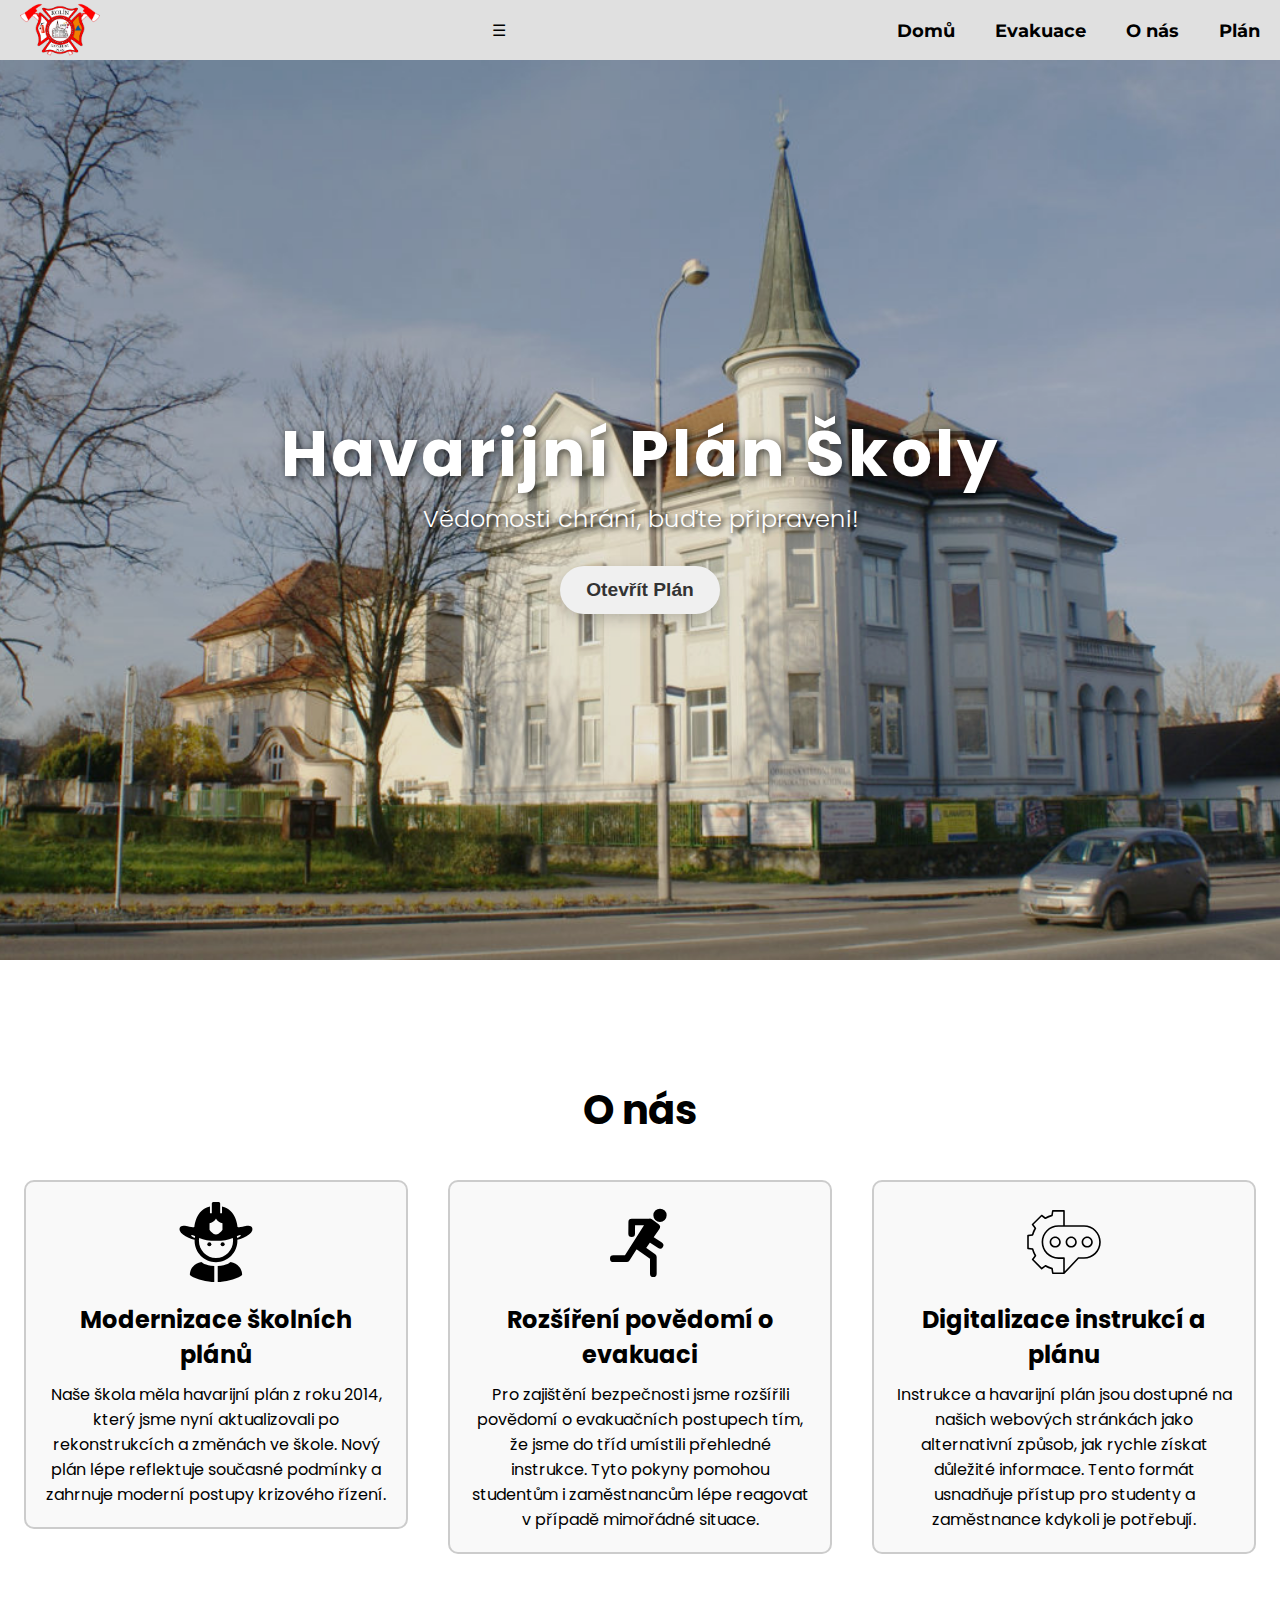
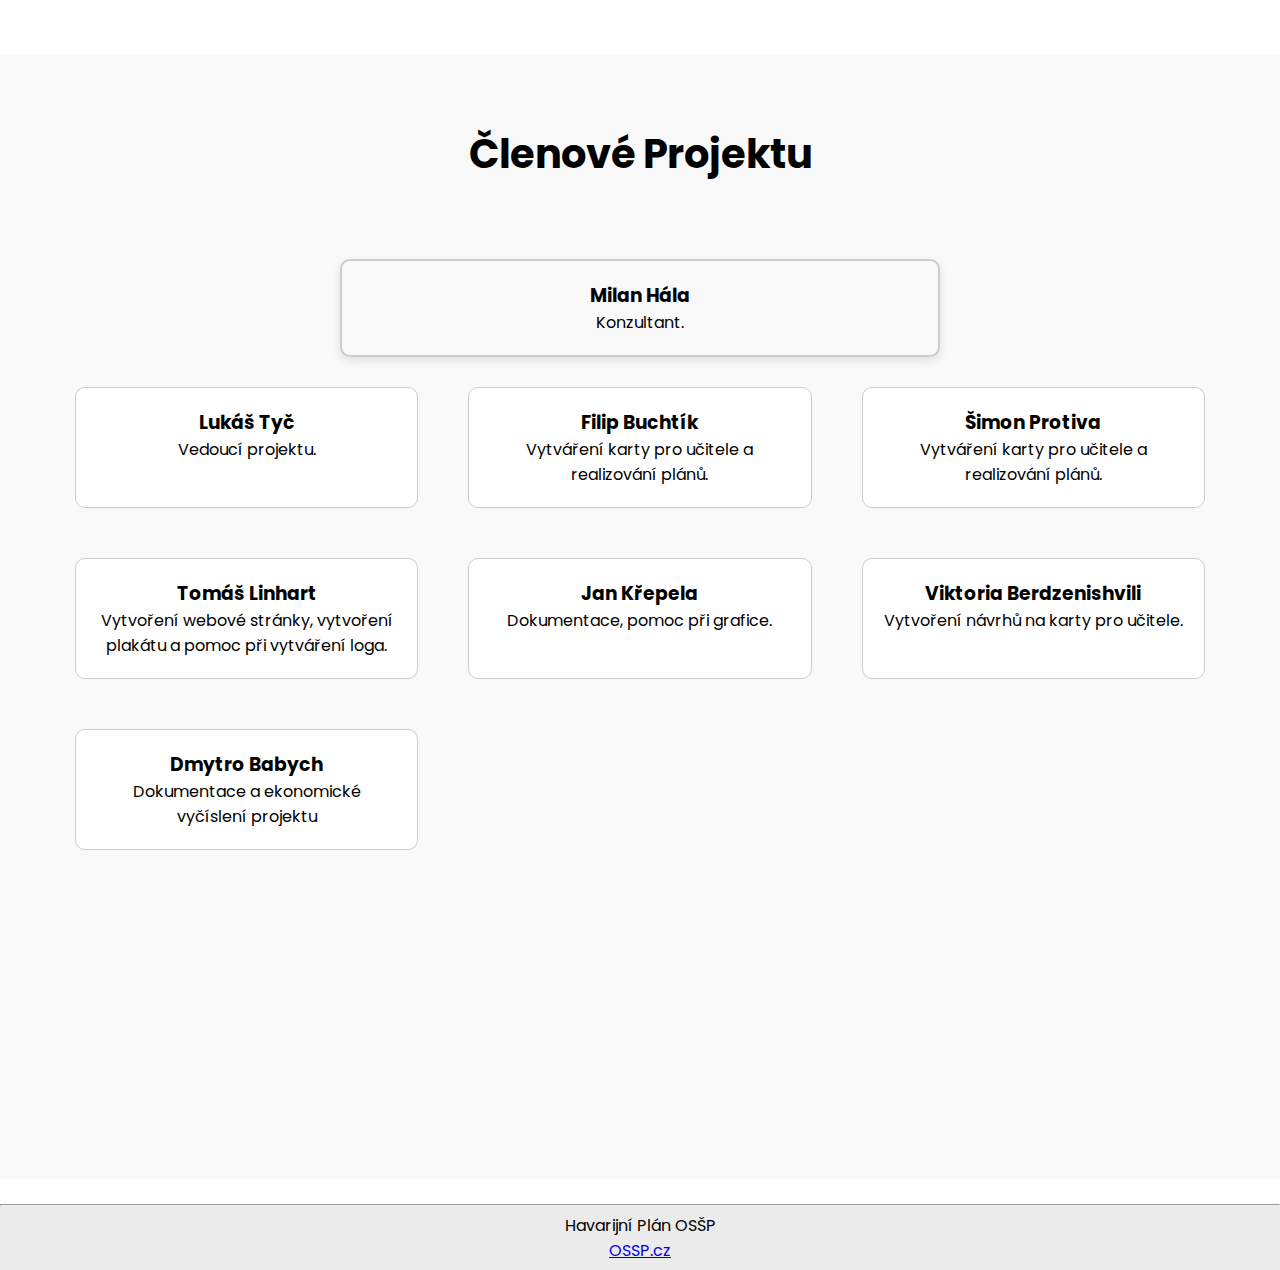
==== index.html @ c0993139 "projekt" ====
<!DOCTYPE html>
<html lang="cs">

<head>
    <meta charset="UTF-8">
    <meta name="viewport" content="width=device-width, initial-scale=1.0">
    <link href="https://fonts.googleapis.com/css2?family=Poppins:wght@400;700&display=swap" rel="stylesheet">
    <link href="https://fonts.googleapis.com/css2?family=Montserrat:wght@400;700&display=swap" rel="stylesheet">
    <link rel="icon" type="image/x-icon" href="img/iconicon.ico">
    <title>• Domov</title>
    <link rel="stylesheet" href="styles.css">
</head>

<body>
    <header>
        <img src="img/logo.webp" alt="Logo" class="logo" draggable="false">
        <div class="hamburger" id="hamburger">&#9776;</div>
        <nav id="nav-menu">
            <ul>
                <li><a href="index.html">Domů</a></li>
                <li><a href="evakuace.html">Evakuace</a></li>
                <li><a href="#onas">O nás</a></li>
                <li><a href="plan.html">Plán</a></li>
            </ul>
        </nav>
    </header>    

    <!-- Landing Section -->
    <section class="landing">
        <div class="content">
            <h1>Havarijní Plán Školy</h1>
            <p style="text-shadow: 2px 2px 5px rgba(0, 0, 0, 1);">Vědomosti chrání, buďte připraveni!</p>
            <button class="primary-button" onclick="location.href='plan.html';">Otevřít Plán</button>
        </div>
    </section><br><br><br><br>


    <!-- O nás Section -->
    <section id="onas">
        <h2>O nás</h2>
        <div class="bubble-section">
            <!-- Bubliny pro informace -->
            <div class="bubble">
                <img src="img/fighter.svg" alt="Ikona 1" draggable="false">
                <h3>Modernizace školních plánů</h3>
                <p>Naše škola měla havarijní plán z roku 2014, který jsme nyní aktualizovali po rekonstrukcích a změnách ve škole. 
                Nový plán lépe reflektuje současné podmínky a zahrnuje moderní postupy krizového řízení.</p>
            </div>
            <div class="bubble">
                <img src="img/run.svg" alt="Ikona 2" draggable="false">
                <h3>Rozšíření povědomí o evakuaci</h3>
                <p>Pro zajištění bezpečnosti jsme rozšířili povědomí o evakuačních postupech tím, že jsme do tříd umístili přehledné instrukce. 
                Tyto pokyny pomohou studentům i zaměstnancům lépe reagovat v případě mimořádné situace.</p>
            </div>
            <div class="bubble">
                <img src="img/dig.svg" alt="Ikona 3" draggable="false">
                <h3>Digitalizace instrukcí a plánu</h3>
                <p>Instrukce a havarijní plán jsou dostupné na našich webových stránkách jako alternativní způsob, jak rychle získat důležité informace. 
                Tento formát usnadňuje přístup pro studenty a zaměstnance kdykoli je potřebují.</p>
            </div>
        </div><br><br><br><br>

    <section id="members">
        <h2>Členové Projektu</h2>
        <div class="members-container">
            <div class="large-member-card">
                <h3>Milan Hála</h3>
                <p>Konzultant.</p>
            </div>
            <div class="members-grid">
                <div class="member-card">
                    <h3>Lukáš Tyč</h3>
                    <p>Vedoucí projektu.</p>
                </div>
                <div class="member-card">
                    <h3>Filip Buchtík</h3>
                    <p>Vytváření karty pro učitele a realizování plánů.</p>
                </div>
                <div class="member-card">
                    <h3>Šimon Protiva</h3>
                    <p>Vytváření karty pro učitele a realizování plánů.</p>
                </div>
                <div class="member-card">
                    <h3>Tomáš Linhart</h3>
                    <p>Vytvoření webové stránky, vytvoření plakátu a pomoc při vytváření loga.</p>
                </div>
                <div class="member-card">
                    <h3>Jan Křepela</h3>
                    <p>Dokumentace, pomoc při grafice.</p>
                </div>
                <div class="member-card">
                    <h3>Viktoria Berdzenishvili</h3>
                    <p>Vytvoření návrhů na karty pro učitele.</p>
                </div>
                <div class="member-card member-7">
                    <h3>Dmytro Babych</h3>
                    <p>Dokumentace a ekonomické vyčíslení projektu</p>
                </div>
            </div>
        </div>
    </section>
    <br>
    <footer>
        <hr>
        <div class="footer-content">
            <p>Havarijní Plán OSŠP</p>
            <a href="https://www.ossp.cz" target="_blank">OSSP.cz</a>
        </div>
    </footer>
    </section>
    </div>
</body>
</html>
---- styles.css ----
* {
    padding: 0;
    margin: 0;
    box-sizing: border-box;
}

body {
    font-family: "Poppins", sans-serif;
    height: 100vh;
    margin: 0;
}

html, body {
    height: 100%;
    scroll-behavior: smooth;
}

header {
    display: flex;
    font-family: 'Montserrat', sans-serif;
    justify-content: space-between;
    align-items: center;
    padding: 10px 20px;
    background-color: #e0e0e0;
    border-bottom: none;
    position: relative;
    width: 100%;
    cursor: pointer;
    top: 0;
    left: 0;
    z-index: 100;
    transition: background-color 0.3s, color 0.3s, text-shadow 0.3s, backdrop-filter 0.3s, border-bottom 0.3s;
    height: 60px;
}

header a {
    color: black; /* Barva textu */
    transition: color 0.3s, transform 0.3s;
}

header a:hover {
    transform: scale(1.1); 
    color: gray;
}

.logo {
    max-height: 5rem; 
    width: auto;
}

nav ul {
    list-style: none;
    display: flex;
    gap: 40px;
}

nav ul li a {
    text-decoration: none;
    color: black;
    font-weight: bold;
    font-size: 1.1rem;
}

/* Skrytí navigace na menších obrazovkách */
nav ul {
    list-style: none;
    display: flex;
    gap: 40px;
    transition: transform 0.3s ease-in-out;
}

.landing {
    height: 100vh;
    background: url('img/landing.jpg') no-repeat center center/cover;
    backdrop-filter: blur(8px);
    display: flex;
    justify-content: center;
    align-items: center;
    color: white;
    text-align: center;
}

.landing::before {
    content: "";
    position: absolute;
    top: 0;
    left: 0;
    width: 100%;
    height: 100%;
    background: rgba(0, 0, 0, 0.1);
    z-index: 1;
}

.landing .content {
    position: relative;
    z-index: 2;
}

.landing .content h1 {
    font-size: 4rem;
    font-weight: bold;
    text-shadow: 2px 2px 10px rgba(0, 0, 0, 0.7);
    letter-spacing: 3px;
}

.landing .content p {
    font-size: 1.5rem;
    font-weight: 300;
    margin-bottom: 30px;
    text-shadow: 1px 1px 10px rgba(0, 0, 0, 0.7);
}

.primary-button {
    padding: 13px 26px;
    font-size: 1.2rem;
    background-color: #f0f0f0;
    color: #333;
    font-weight: bold;
    border: none;
    cursor: pointer;
    border-radius: 50px;
    transition: background-color 0.3s, transform 0.3s;
    box-shadow: 0px 4px 15px rgba(0, 0, 0, 0.2);
}

.primary-button:hover {
    background-color: #e0e0e0;
    transform: scale(1.1);
}

#evakuace {
    padding: 50px 20px;
    background-color: #f4f4f4;
}

#evakuace h2 {
    text-align: center;
    margin-bottom: 20px;
    font-size: 2.5rem;
}

.points {
    list-style: none;
    font-size: 1.15rem;
    padding: 0;
    text-align: left;
    margin-left: 10rem; 
}

.points li {
    font-size: 1.2rem;
}

#onas {
    background-color: #ffffff;
    min-height: 130vh;
}

#onas h2 {
    text-align: center;
    margin-bottom: 40px;
    font-size: 2.5rem;
}

.bubble-section {
    display: flex;
    justify-content: center; /* Centrování bublin */
    align-items: flex-start; /* Zarovnání bublin na začátek (horní část) */
    flex-wrap: wrap; /* Přizpůsobení pro mobil */
    gap: 40px;
}

.bubble {
    text-align: center;
    width: 30%;
    min-height: 250px; /* Udržení stejné výšky */
    display: flex; /* Zajištění, že obsah bubliny se zarovná */
    flex-direction: column; /* Zarovnání textu na střed */
    justify-content: center; /* Vertikální zarovnání obsahu */
    padding: 20px; /* Odsazení uvnitř bubliny */
    background-color: #f9f9f9; /* Pozadí bubliny */
    border: 2px solid #ccc; /* Rámeček bubliny */
    border-radius: 10px; /* Zaoblení rohů */
}

.bubble img {
    width: 80px; /* Šířka obrázku */
    margin: 0 auto 20px; /* Uložení obrázku do středu */
    display: block; /* Zajištění, že obrázek je blokový prvek */
    align-self: center; /* Zarovnání obrázku na střed */
}

.bubble h3 {
    margin-bottom: 10px;
    font-size: 1.5rem;
    flex-grow: 1; /* Umožnění nadpisu růst a zabírat prostor */
}


#members {
    min-height: 125vh;
    display: flex;
    flex-direction: column;
    align-items: center;
    justify-content: flex-start;
    background-color: #f9f9f9;
    padding-top: 50px;
}

h2 {
    margin: 20px 0;
    font-size: 2em;
    text-align: center; /* Centrování nadpisů */
}

.members-container {
    display: flex;
    flex-direction: column;
    align-items: center; /* Uložení hlavní karty na střed */
    width: 100%;
    max-width: 1200px;
    padding: 35px;
}

.large-member-card {
    display: flex;
    flex-direction: column;
    align-items: center; /* Uložení obsahu na střed */
    text-align: center; /* Uložení textu na střed */
    padding: 20px;
    margin-bottom: 30px; /* Mezera mezi větší kartou a ostatními kartami */
    border: 2px solid #ccc; /* Rámeček */
    border-radius: 10px; /* Zaoblení rohů */
    background-color: #f9f9f9; /* Pozadí */
    width: 80%; /* Šířka větší karty */
    max-width: 600px; /* Maximální šířka */
    box-shadow: 0 4px 10px rgba(0, 0, 0, 0.1); /* Stín */
}

.members-grid {
    display: grid;
    grid-template-columns: repeat(3, 1fr); /* Tři sloupce pro členy */
    gap: 50px;
    width: 100%;
}

/* Styl pro členy */
.member-card {
    display: flex;
    flex-direction: column;
    align-items: center;
    text-align: center;
    padding: 20px;
    border: 1px solid #ccc;
    border-radius: 10px;
    background-color: white;
}

.member-card.member-7 {
    display: flex;
    align-items: center;
    text-align: center;
}

.wrapper {
    min-height: 100vh;
    position: relative;
}

footer {
    background-color: #e4e4e4be;
    color: black;
    text-align: center;
    width: 100%;
    position: relative; /* Zajištění, že footer je součástí toku stránky */
    bottom: 0;
    left: 0;
    margin-top: auto; /* Ujistěte se, že footer končí na konci obsahu */
}

.footer-content {
    padding: 7px;
}

.footer-content a {
    font-size: 1rem;
}

@media (max-width: 1200px) {
    .members-grid {
        grid-template-columns: 1fr; /* Jeden sloupec pro mobilní zařízení */
        gap: 20px; /* Méně mezery mezi kartami na mobilu */
    }

    .bubble {
        width: 45%; 
    }

    .landing .content h1 {
        font-size: 3rem; 
    }

    .landing .content p {
        font-size: 1.2rem; 
    }

    .bubble-section {
        flex-direction: column; /* Uložení prvků pod sebe */
        align-items: center; /* Uložení na střed */
    }
}

@media (max-width: 768px) {
    nav ul {
        flex-direction: column;
        gap: 20px; 
    }

    .bubble {
        width: 80%; 
    }

    .members-grid {
        grid-template-columns: 1fr; /* Jeden sloupec pro mobilní zařízení */
        gap: 20px; /* Méně mezery mezi kartami na mobilu */
    }

    .landing .content h1 {
        font-size: 2.5rem; 
    }

    .landing .content p {
        font-size: 1rem; 
    }

    #onas {
        padding: 50px 20px; /* Snížení paddingu pro mobilní zařízení */
    }

    .bubble-section {
        flex-direction: column; /* Uložení prvků pod sebe */
        align-items: center; /* Uložení na střed */
    }

    #onas h2 {
        font-size: 2rem; /* Zmenšení nadpisu v sekci O nás */
    }

    .bubble {
        width: 100%; /* Bubliny zabírají 100% šířku */
    }
}
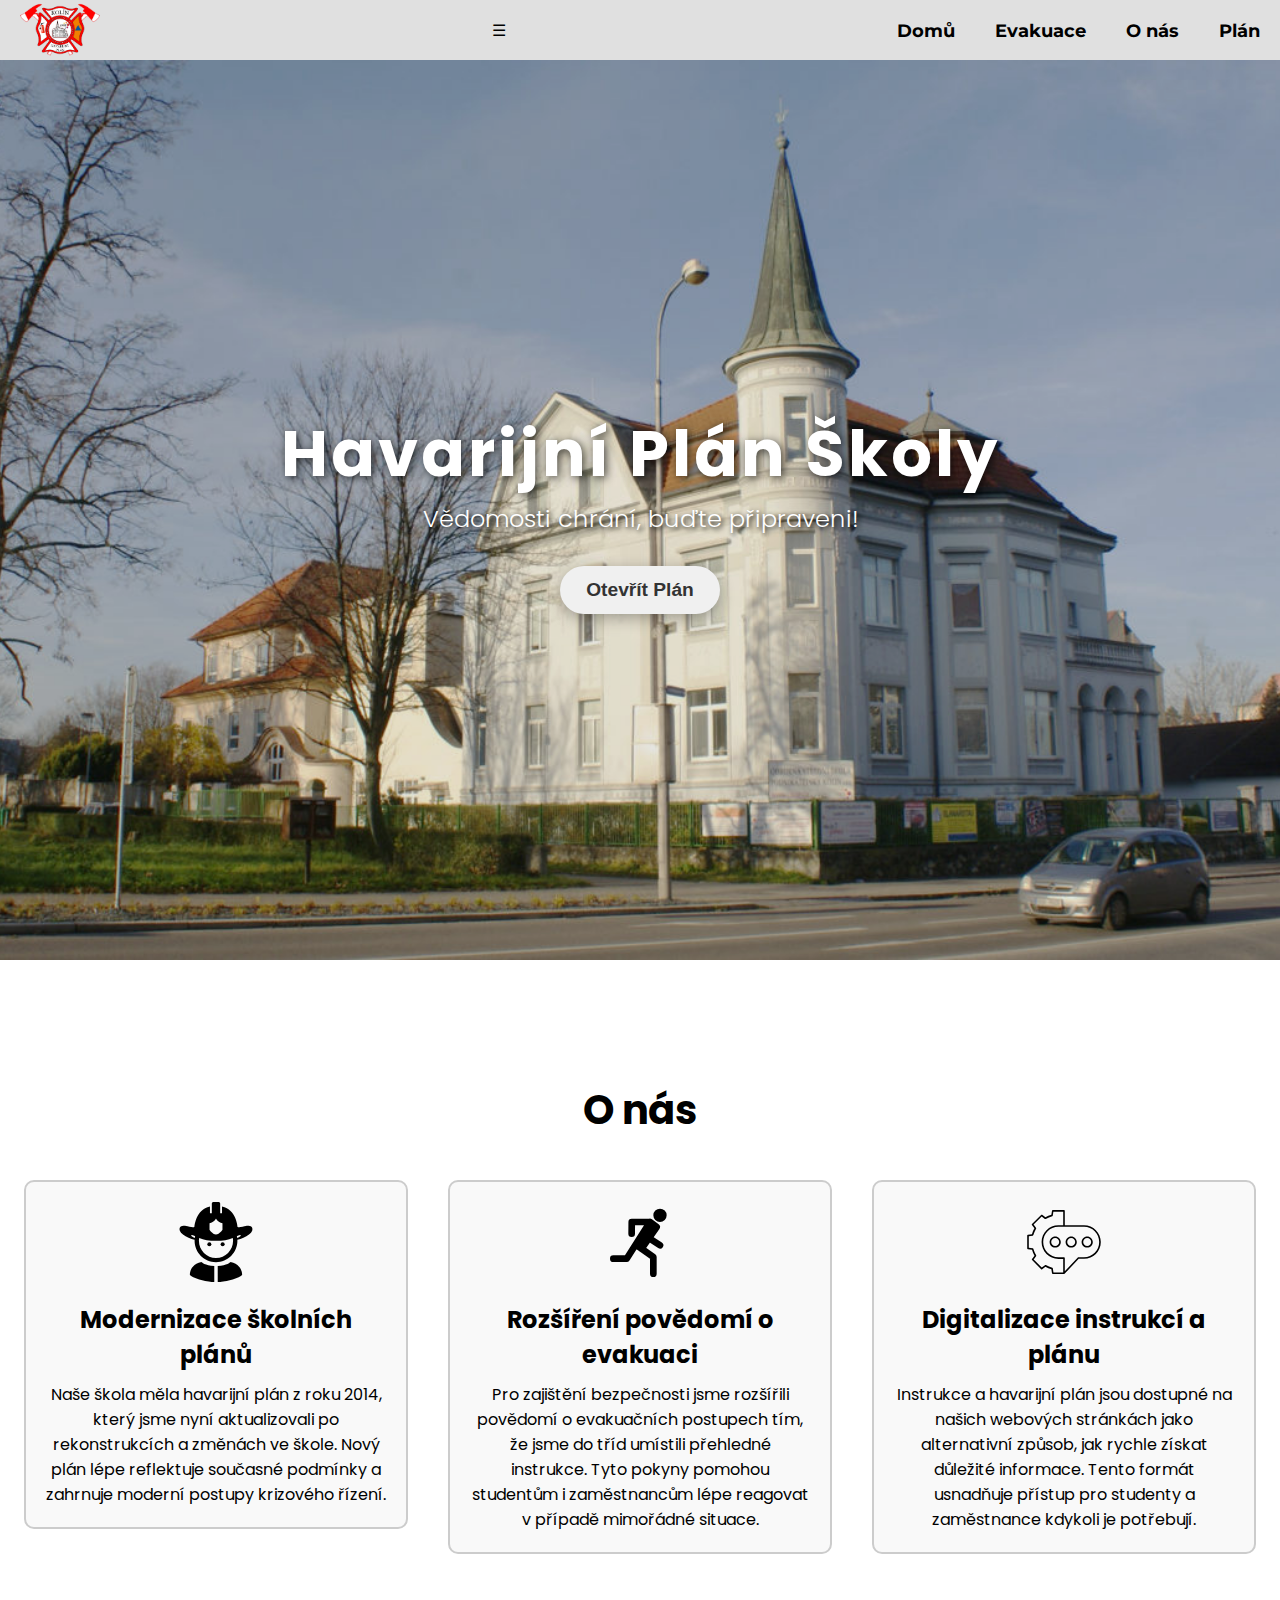
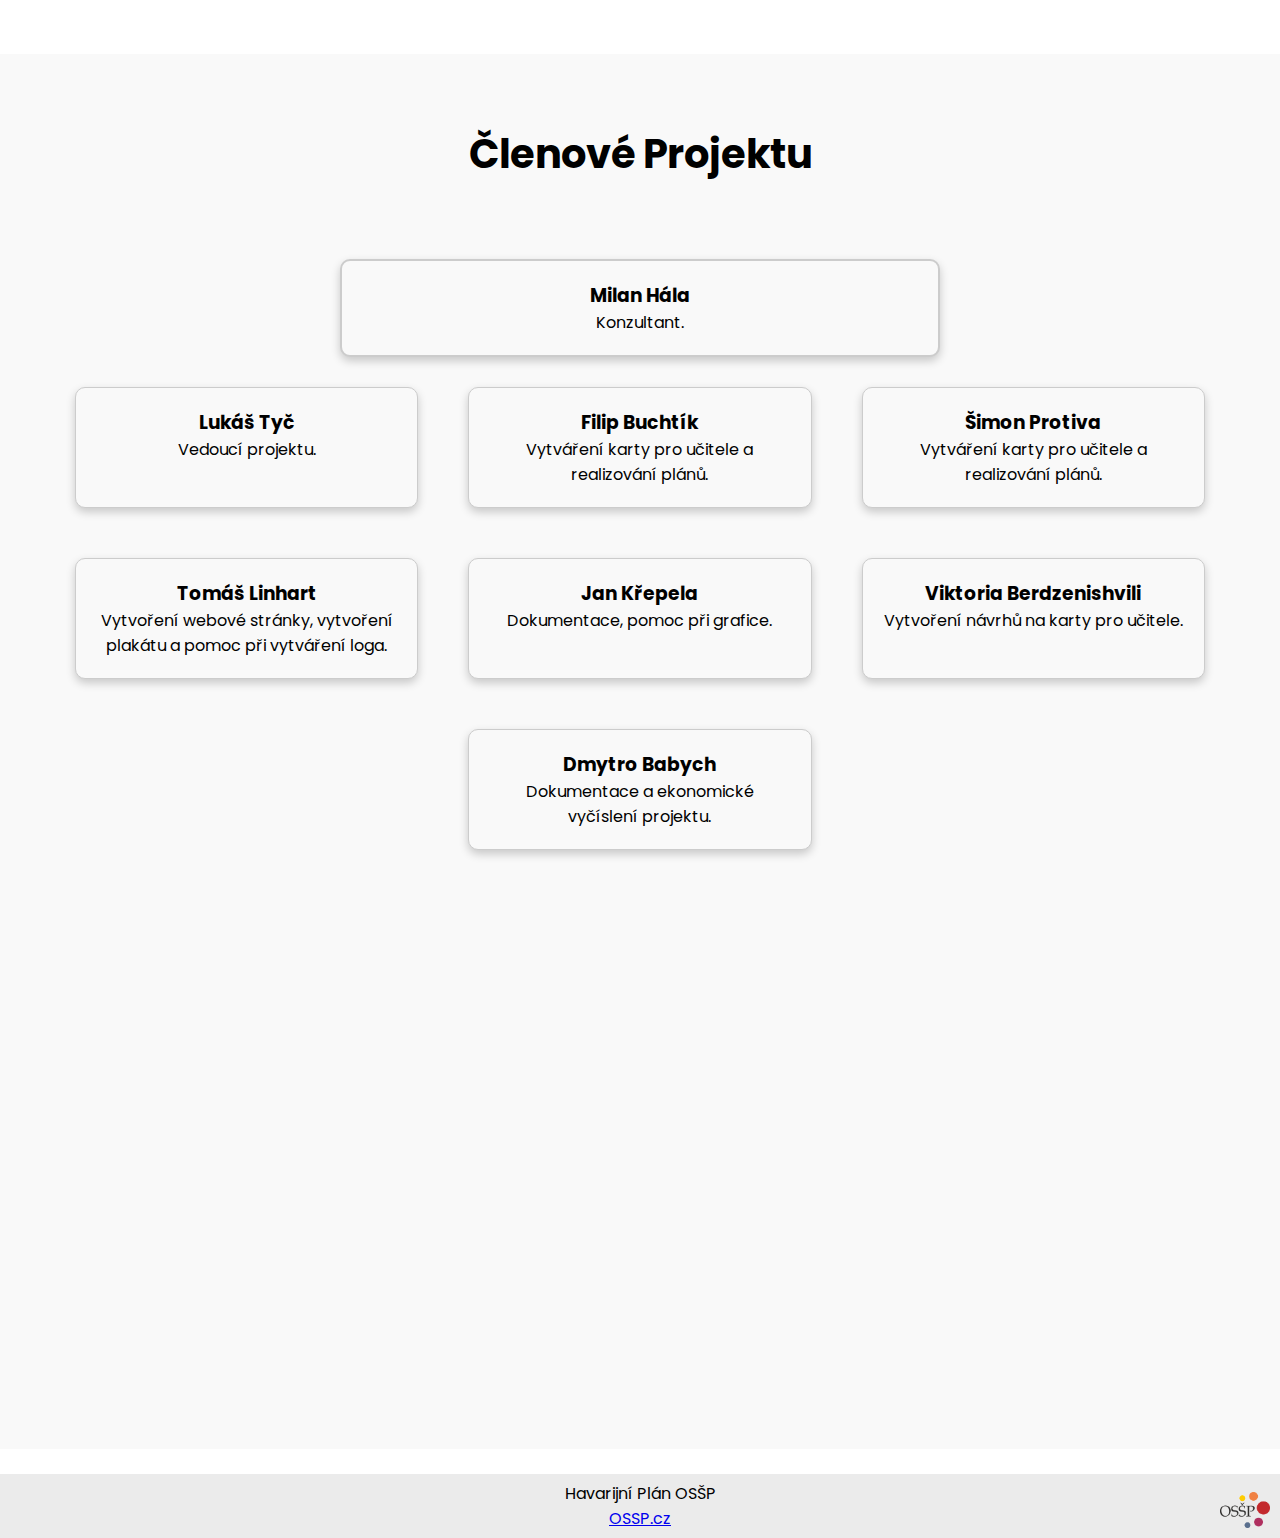
==== commit 2eb5d523: "projekt" ====
--- a/index.html
+++ b/index.html
@@ -94,17 +94,17 @@
                 </div>
                 <div class="member-card member-7">
                     <h3>Dmytro Babych</h3>
-                    <p>Dokumentace a ekonomické vyčíslení projektu</p>
+                    <p>Dokumentace a ekonomické vyčíslení projektu.</p>
                 </div>
             </div>
         </div>
     </section>
     <br>
     <footer>
-        <hr>
         <div class="footer-content">
             <p>Havarijní Plán OSŠP</p>
             <a href="https://www.ossp.cz" target="_blank">OSSP.cz</a>
+            <img src="img/ossp.webp" alt="OSSP" class="footer-logo" draggable="false">
         </div>
     </footer>
     </section>
--- a/styles.css
+++ b/styles.css
@@ -72,7 +72,7 @@
 .landing {
     height: 100vh;
     background: url('img/landing.jpg') no-repeat center center/cover;
-    backdrop-filter: blur(8px);
+    backdrop-filter: blur(90px);
     display: flex;
     justify-content: center;
     align-items: center;
@@ -119,41 +119,19 @@
     border: none;
     cursor: pointer;
     border-radius: 50px;
-    transition: background-color 0.3s, transform 0.3s;
-    box-shadow: 0px 4px 15px rgba(0, 0, 0, 0.2);
+    transition: background-color 0.3s, transform 0.3s, box-shadow 0.3s ease-in-out;
+    box-shadow: 0px 4px 15px rgba(0, 0, 0, 0.3);
 }
 
 .primary-button:hover {
     background-color: #e0e0e0;
     transform: scale(1.1);
-}
-
-#evakuace {
-    padding: 50px 20px;
-    background-color: #f4f4f4;
-}
-
-#evakuace h2 {
-    text-align: center;
-    margin-bottom: 20px;
-    font-size: 2.5rem;
-}
-
-.points {
-    list-style: none;
-    font-size: 1.15rem;
-    padding: 0;
-    text-align: left;
-    margin-left: 10rem; 
-}
-
-.points li {
-    font-size: 1.2rem;
+    box-shadow: 0px 6px 15px rgba(0, 0, 0, 0.4);
 }
 
 #onas {
     background-color: #ffffff;
-    min-height: 130vh;
+    min-height: 150vh;
 }
 
 #onas h2 {
@@ -196,9 +174,8 @@
     flex-grow: 1; /* Umožnění nadpisu růst a zabírat prostor */
 }
 
-
 #members {
-    min-height: 125vh;
+    min-height: 155vh;
     display: flex;
     flex-direction: column;
     align-items: center;
@@ -234,7 +211,7 @@
     background-color: #f9f9f9; /* Pozadí */
     width: 80%; /* Šířka větší karty */
     max-width: 600px; /* Maximální šířka */
-    box-shadow: 0 4px 10px rgba(0, 0, 0, 0.1); /* Stín */
+    box-shadow: 0 4px 10px rgba(0, 0, 0, 0.2);
 }
 
 .members-grid {
@@ -253,18 +230,34 @@
     padding: 20px;
     border: 1px solid #ccc;
     border-radius: 10px;
-    background-color: white;
+    background-color: #f9f9f9;
+    box-shadow: 0 4px 10px rgba(0, 0, 0, 0.2);
 }
 
 .member-card.member-7 {
-    display: flex;
-    align-items: center;
-    text-align: center;
+    grid-column: 2 / 3; /* Umístí člena 7 do středu */
+    justify-self: center; /* Zajistí, že bude karta uprostřed */
+    align-self: center; /* Svislé zarovnání na střed */
+    display: flex;
+    flex-direction: column;
+    text-align: center;
+    padding: 20px;
+    border: 1px solid #ccc; /* Přidání ohraničení */
+    border-radius: 10px;
+    background-color:#f9f9f9;
 }
 
 .wrapper {
     min-height: 100vh;
     position: relative;
+}
+
+.footer-logo {
+    position: absolute;
+    bottom: 10px; /* Umístění 10px od spodního okraje */
+    right: 10px; /* Umístění 10px od pravého okraje */
+    width: 50px; /* Nastavení velikosti obrázku */
+    height: auto; /* Udržení poměru stran */
 }
 
 footer {
@@ -289,7 +282,13 @@
 @media (max-width: 1200px) {
     .members-grid {
         grid-template-columns: 1fr; /* Jeden sloupec pro mobilní zařízení */
-        gap: 20px; /* Méně mezery mezi kartami na mobilu */
+        gap: 35px;
+        width: 70%;
+    }
+
+    .member-card.member-7 {
+        grid-column: auto; /* Zrušení umístění člena 7 do specifického sloupce */
+        width: 100%;
     }
 
     .bubble {
@@ -306,7 +305,7 @@
 
     .bubble-section {
         flex-direction: column; /* Uložení prvků pod sebe */
-        align-items: center; /* Uložení na střed */
+        align-items: center;
     }
 }
 
@@ -322,7 +321,13 @@
 
     .members-grid {
         grid-template-columns: 1fr; /* Jeden sloupec pro mobilní zařízení */
-        gap: 20px; /* Méně mezery mezi kartami na mobilu */
+        gap: 20px;
+        width: 90%;
+    }
+
+    .member-card.member-7 {
+        grid-column: auto; /* Zajištění, že se karta na mobilních zařízeních umístí normálně */
+        width: 100%;
     }
 
     .landing .content h1 {
@@ -334,19 +339,19 @@
     }
 
     #onas {
-        padding: 50px 20px; /* Snížení paddingu pro mobilní zařízení */
+        padding: 50px 20px;
     }
 
     .bubble-section {
-        flex-direction: column; /* Uložení prvků pod sebe */
-        align-items: center; /* Uložení na střed */
+        flex-direction: column;
+        align-items: center;
     }
 
     #onas h2 {
-        font-size: 2rem; /* Zmenšení nadpisu v sekci O nás */
+        font-size: 2rem;
     }
 
     .bubble {
-        width: 100%; /* Bubliny zabírají 100% šířku */
-    }
-}
+        width: 100%; 
+    }
+}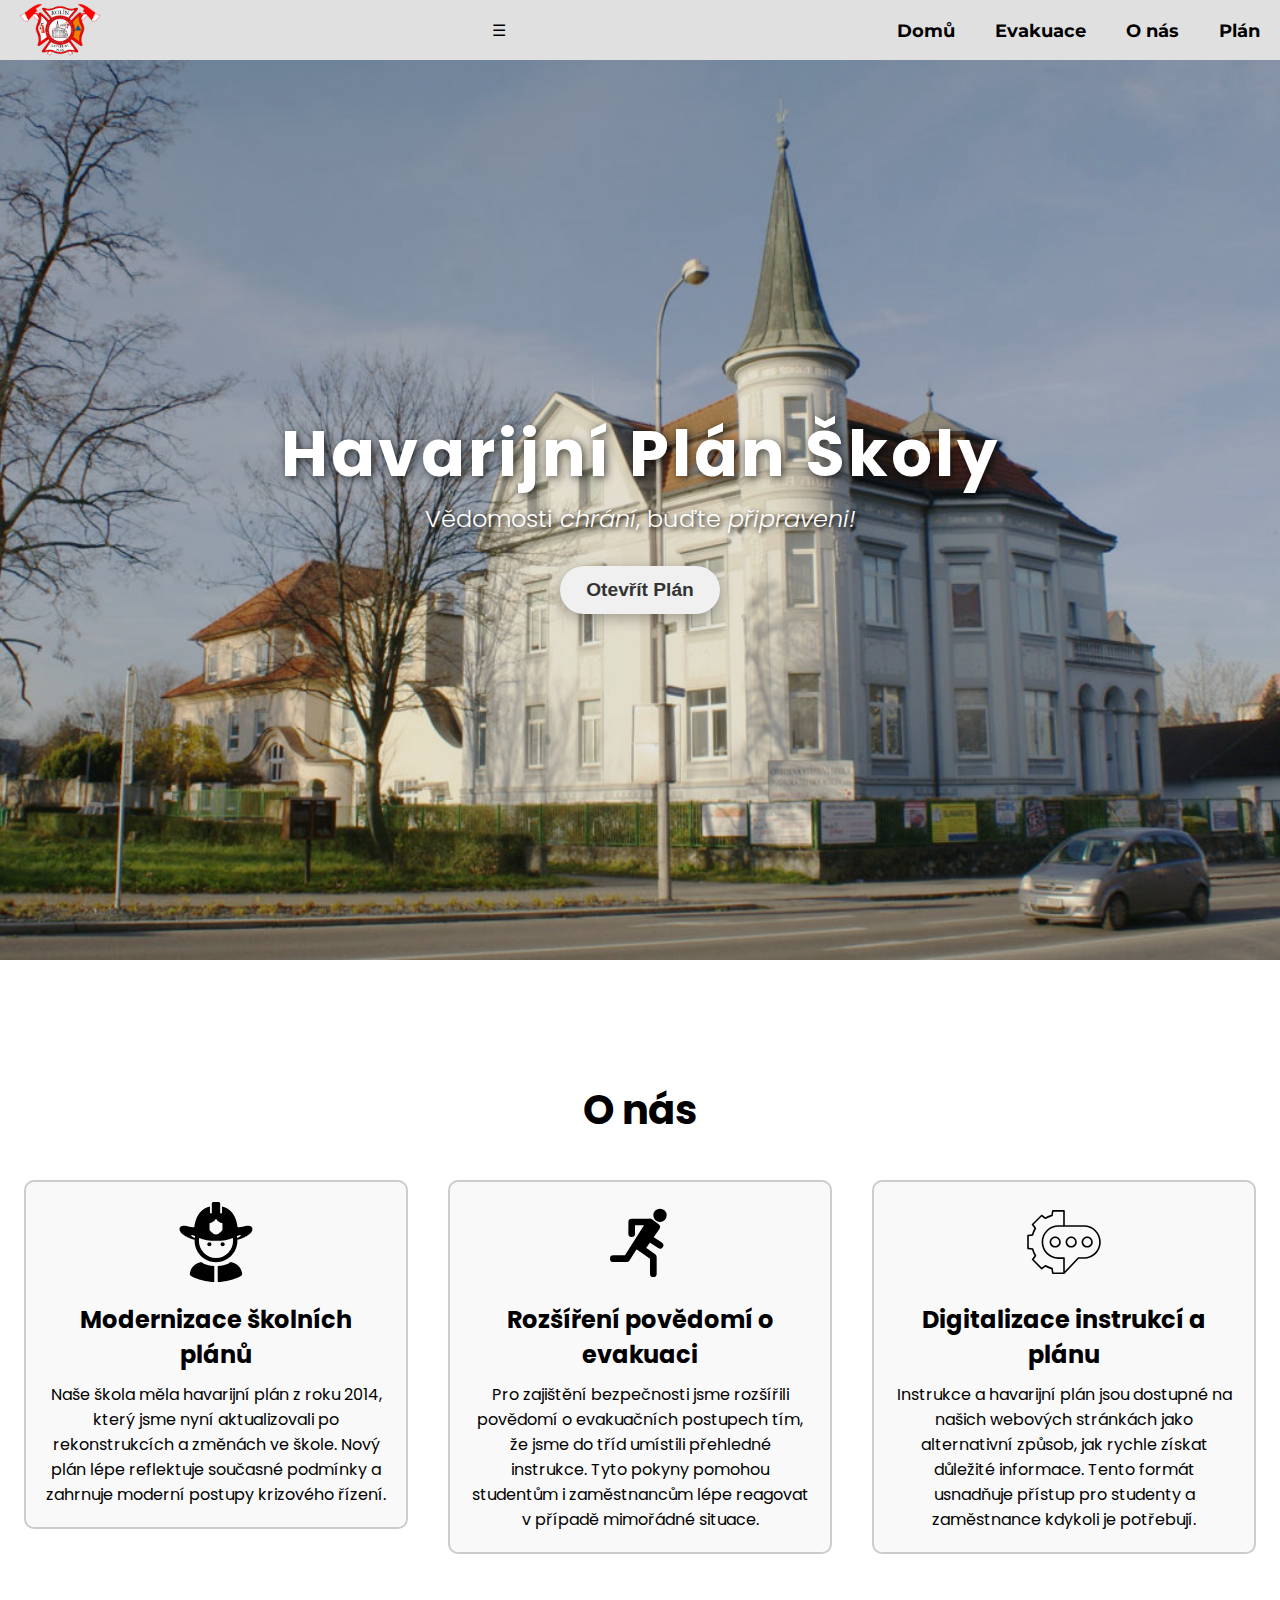
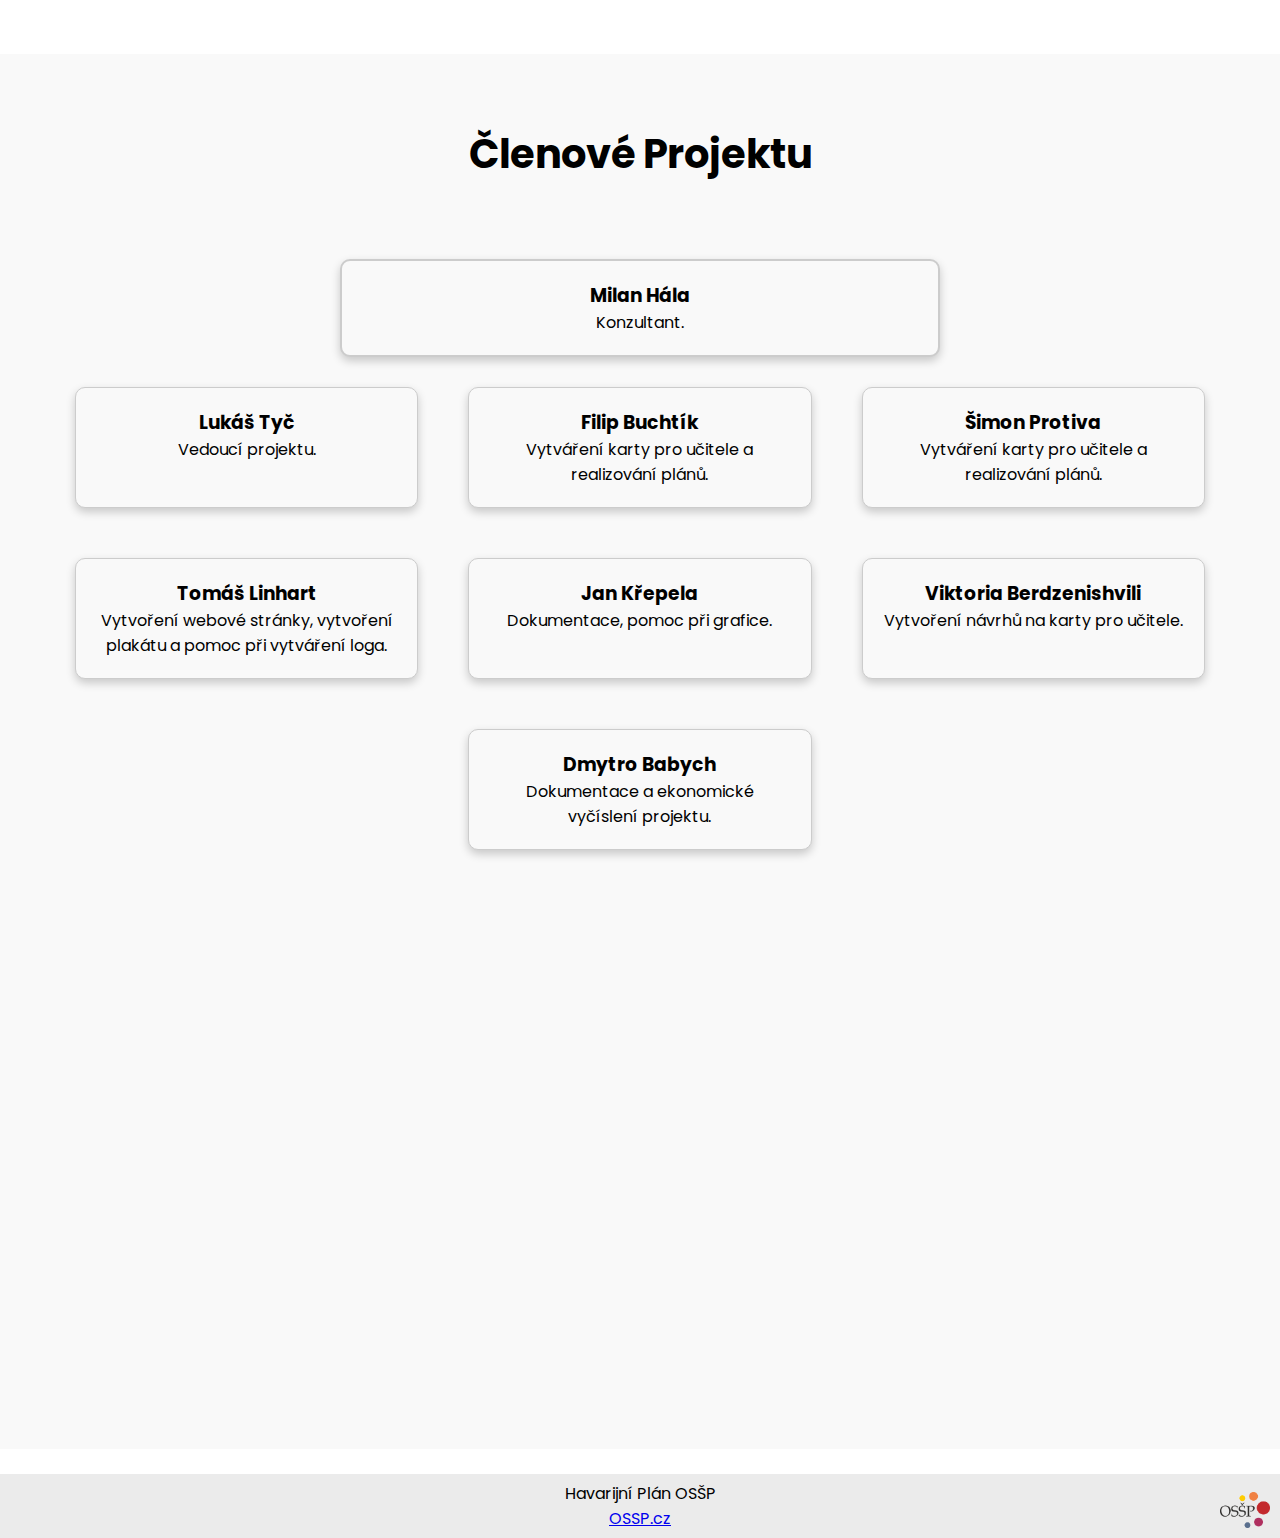
==== commit d21c7672: "projekt" ====
--- a/index.html
+++ b/index.html
@@ -29,7 +29,7 @@
     <section class="landing">
         <div class="content">
             <h1>Havarijní Plán Školy</h1>
-            <p style="text-shadow: 2px 2px 5px rgba(0, 0, 0, 1);">Vědomosti chrání, buďte připraveni!</p>
+            <p style="text-shadow: 2px 2px 5px rgba(0, 0, 0, 1);">Vědomosti <em>chrání</em>, buďte <em>připraveni!</em></p>
             <button class="primary-button" onclick="location.href='plan.html';">Otevřít Plán</button>
         </div>
     </section><br><br><br><br>
--- a/styles.css
+++ b/styles.css
@@ -151,14 +151,19 @@
 .bubble {
     text-align: center;
     width: 30%;
-    min-height: 250px; /* Udržení stejné výšky */
-    display: flex; /* Zajištění, že obsah bubliny se zarovná */
-    flex-direction: column; /* Zarovnání textu na střed */
-    justify-content: center; /* Vertikální zarovnání obsahu */
-    padding: 20px; /* Odsazení uvnitř bubliny */
-    background-color: #f9f9f9; /* Pozadí bubliny */
-    border: 2px solid #ccc; /* Rámeček bubliny */
-    border-radius: 10px; /* Zaoblení rohů */
+    min-height: 250px; 
+    display: flex; 
+    flex-direction: column; 
+    justify-content: center; 
+    padding: 20px; 
+    background-color: #f9f9f9; 
+    border: 2px solid #ccc; 
+    border-radius: 10px; 
+    transition: transform 0.3s ease; /* Přidání přechodu pro animaci */
+}
+
+.bubble:hover {
+    transform: scale(1.05); /* Zvětšení bubliny o 5% při hoveru */
 }
 
 .bubble img {
@@ -212,6 +217,11 @@
     width: 80%; /* Šířka větší karty */
     max-width: 600px; /* Maximální šířka */
     box-shadow: 0 4px 10px rgba(0, 0, 0, 0.2);
+    transition: transform 0.3s ease;
+}
+
+.large-member-card:hover {
+    transform: scale(1.05);
 }
 
 .members-grid {
@@ -221,7 +231,6 @@
     width: 100%;
 }
 
-/* Styl pro členy */
 .member-card {
     display: flex;
     flex-direction: column;
@@ -232,6 +241,11 @@
     border-radius: 10px;
     background-color: #f9f9f9;
     box-shadow: 0 4px 10px rgba(0, 0, 0, 0.2);
+    transition: transform 0.3s ease; /* Přidání přechodu pro animaci */
+}
+
+.member-card:hover {
+    transform: scale(1.05); /* Zvětšení člena o 5% při hoveru */
 }
 
 .member-card.member-7 {
@@ -244,7 +258,12 @@
     padding: 20px;
     border: 1px solid #ccc; /* Přidání ohraničení */
     border-radius: 10px;
-    background-color:#f9f9f9;
+    background-color: #f9f9f9;
+    transition: transform 0.3s ease; /* Přidání přechodu pro animaci */
+}
+
+.member-card.member-7:hover {
+    transform: scale(1.05); /* Zvětšení karty o 5% při hoveru */
 }
 
 .wrapper {
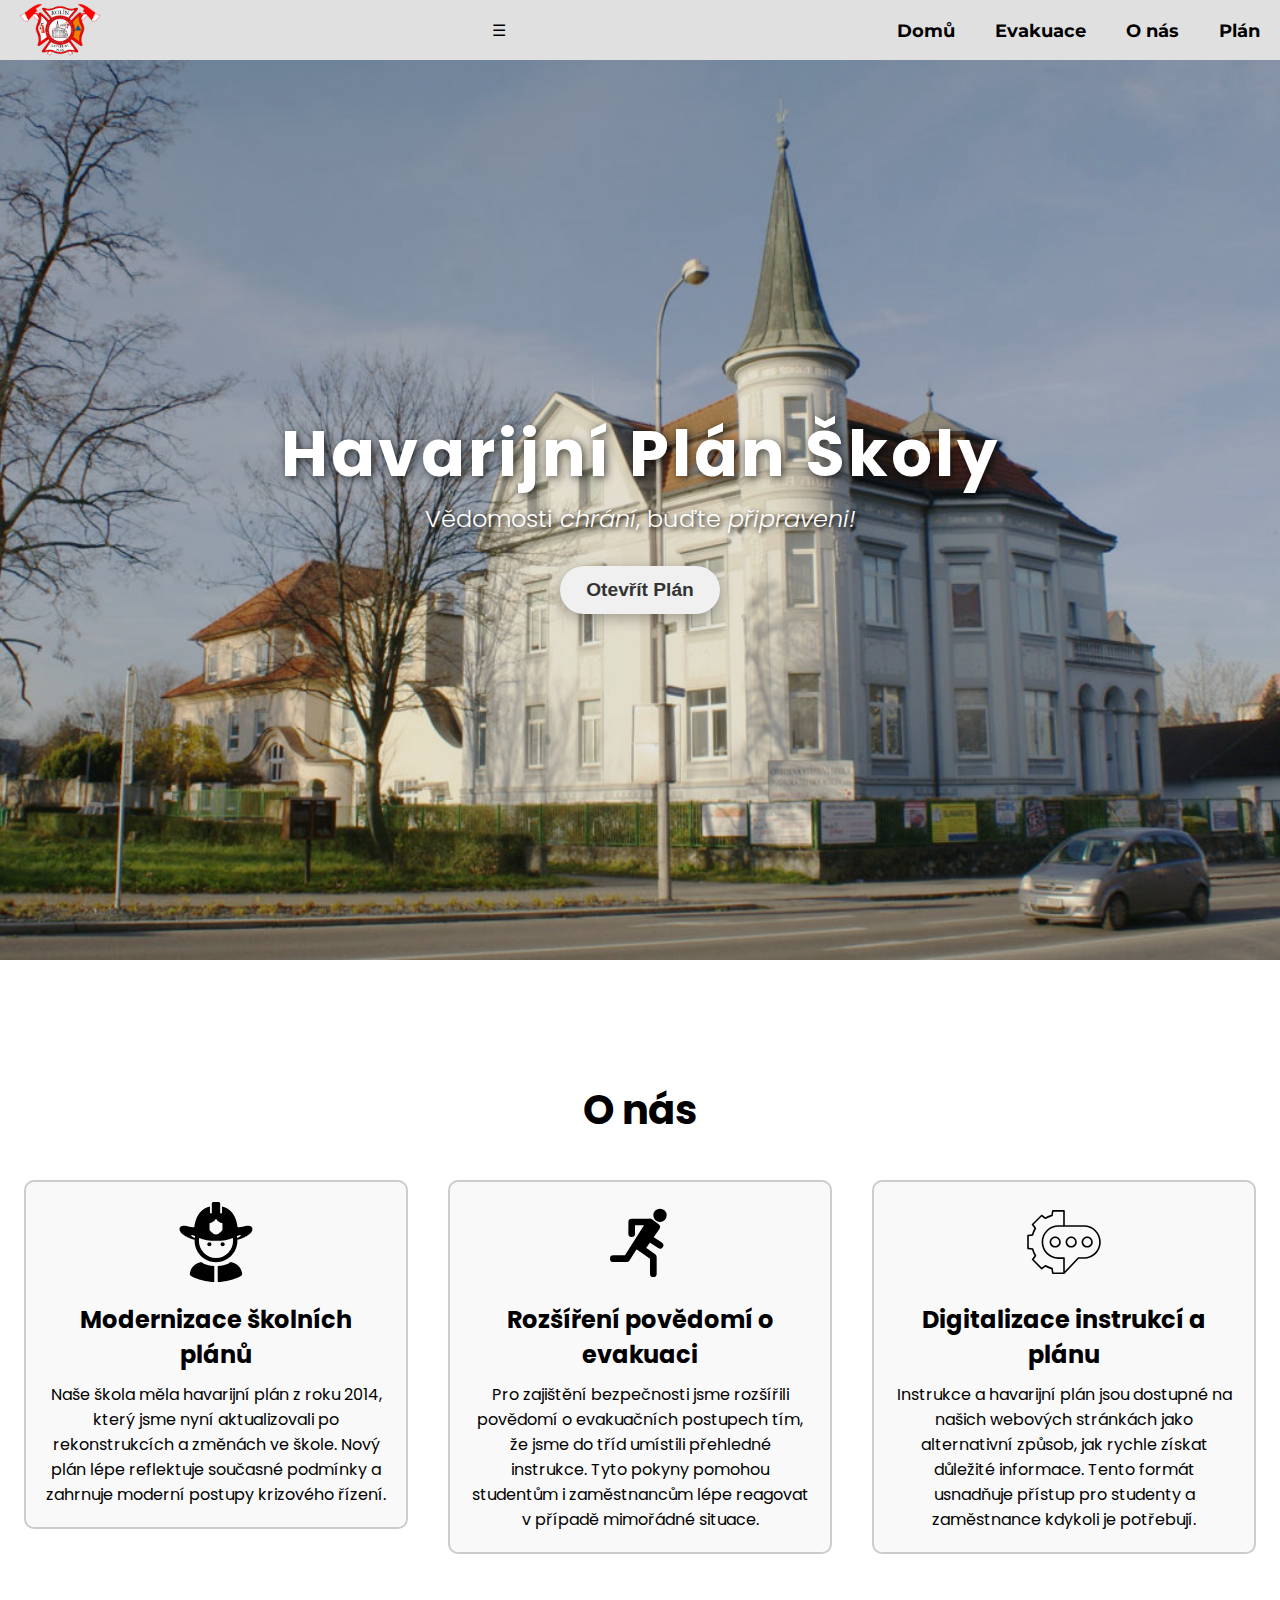
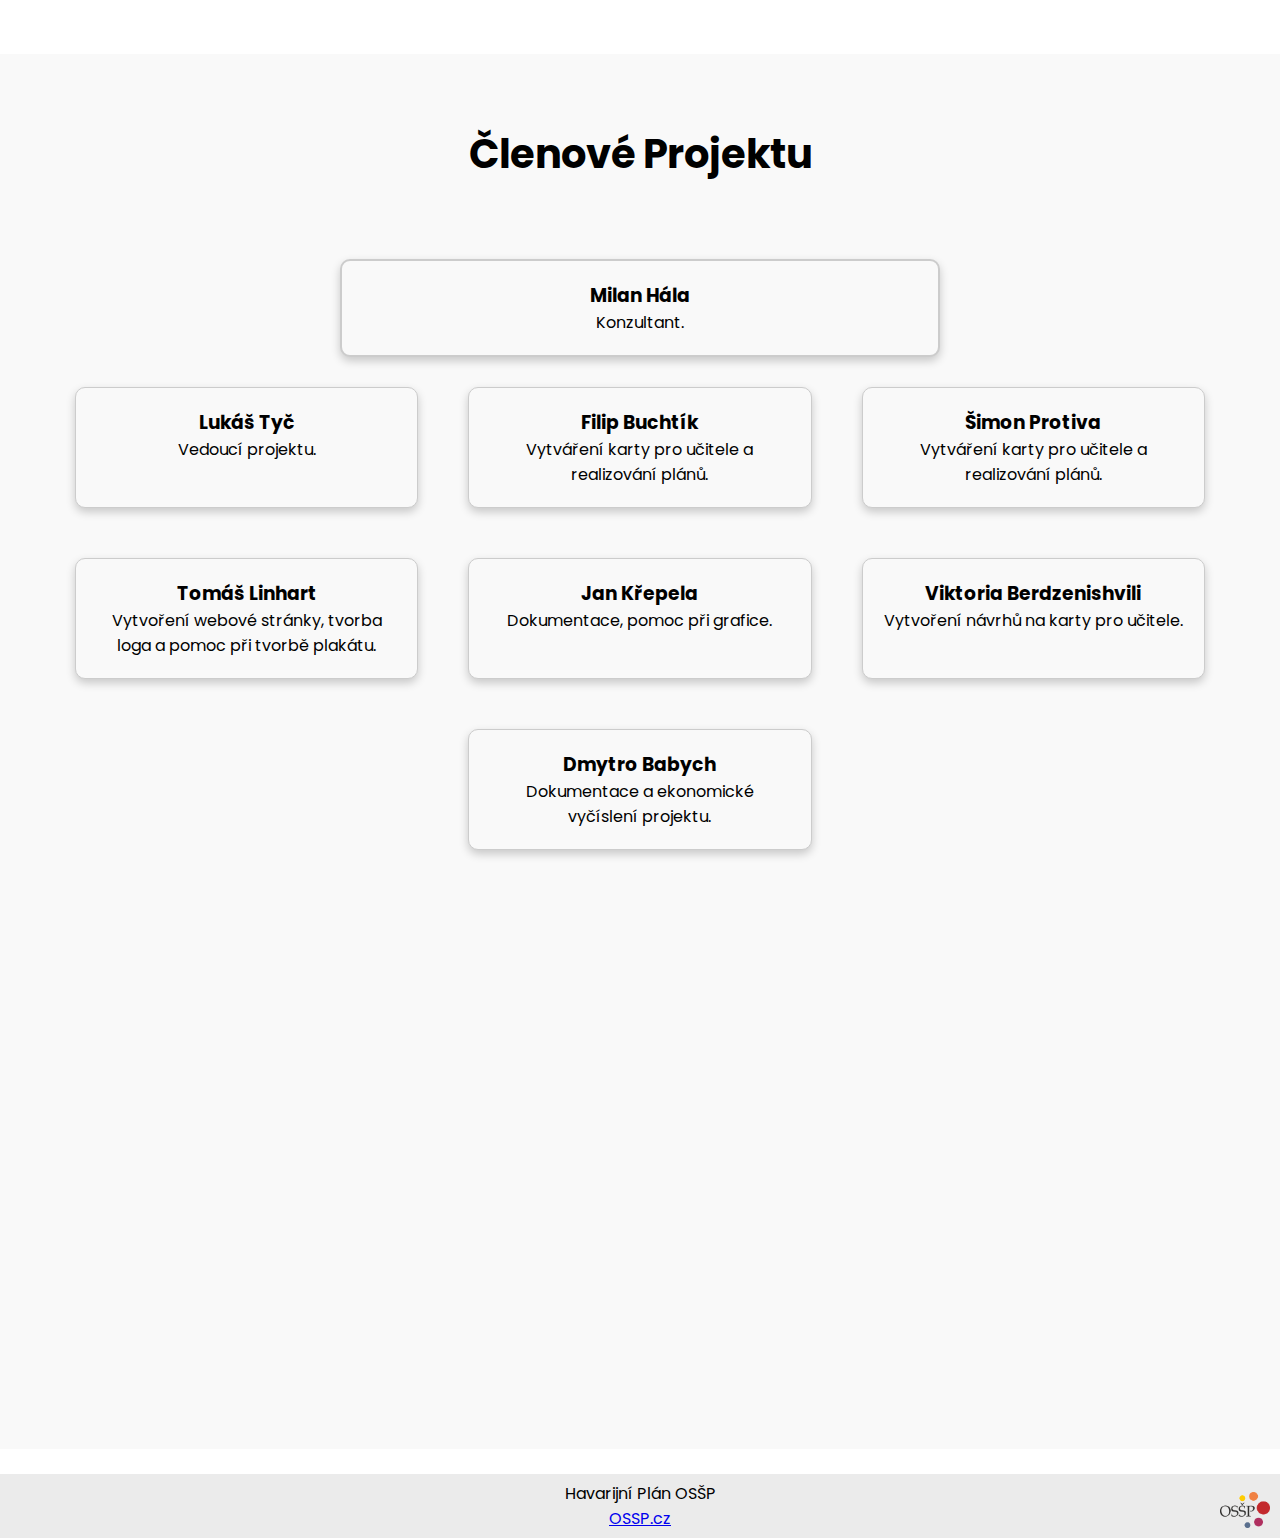
==== commit 05be7905: "projekt" ====
--- a/index.html
+++ b/index.html
@@ -82,7 +82,7 @@
                 </div>
                 <div class="member-card">
                     <h3>Tomáš Linhart</h3>
-                    <p>Vytvoření webové stránky, vytvoření plakátu a pomoc při vytváření loga.</p>
+                    <p>Vytvoření webové stránky, tvorba loga a pomoc při tvorbě plakátu.</p>
                 </div>
                 <div class="member-card">
                     <h3>Jan Křepela</h3>
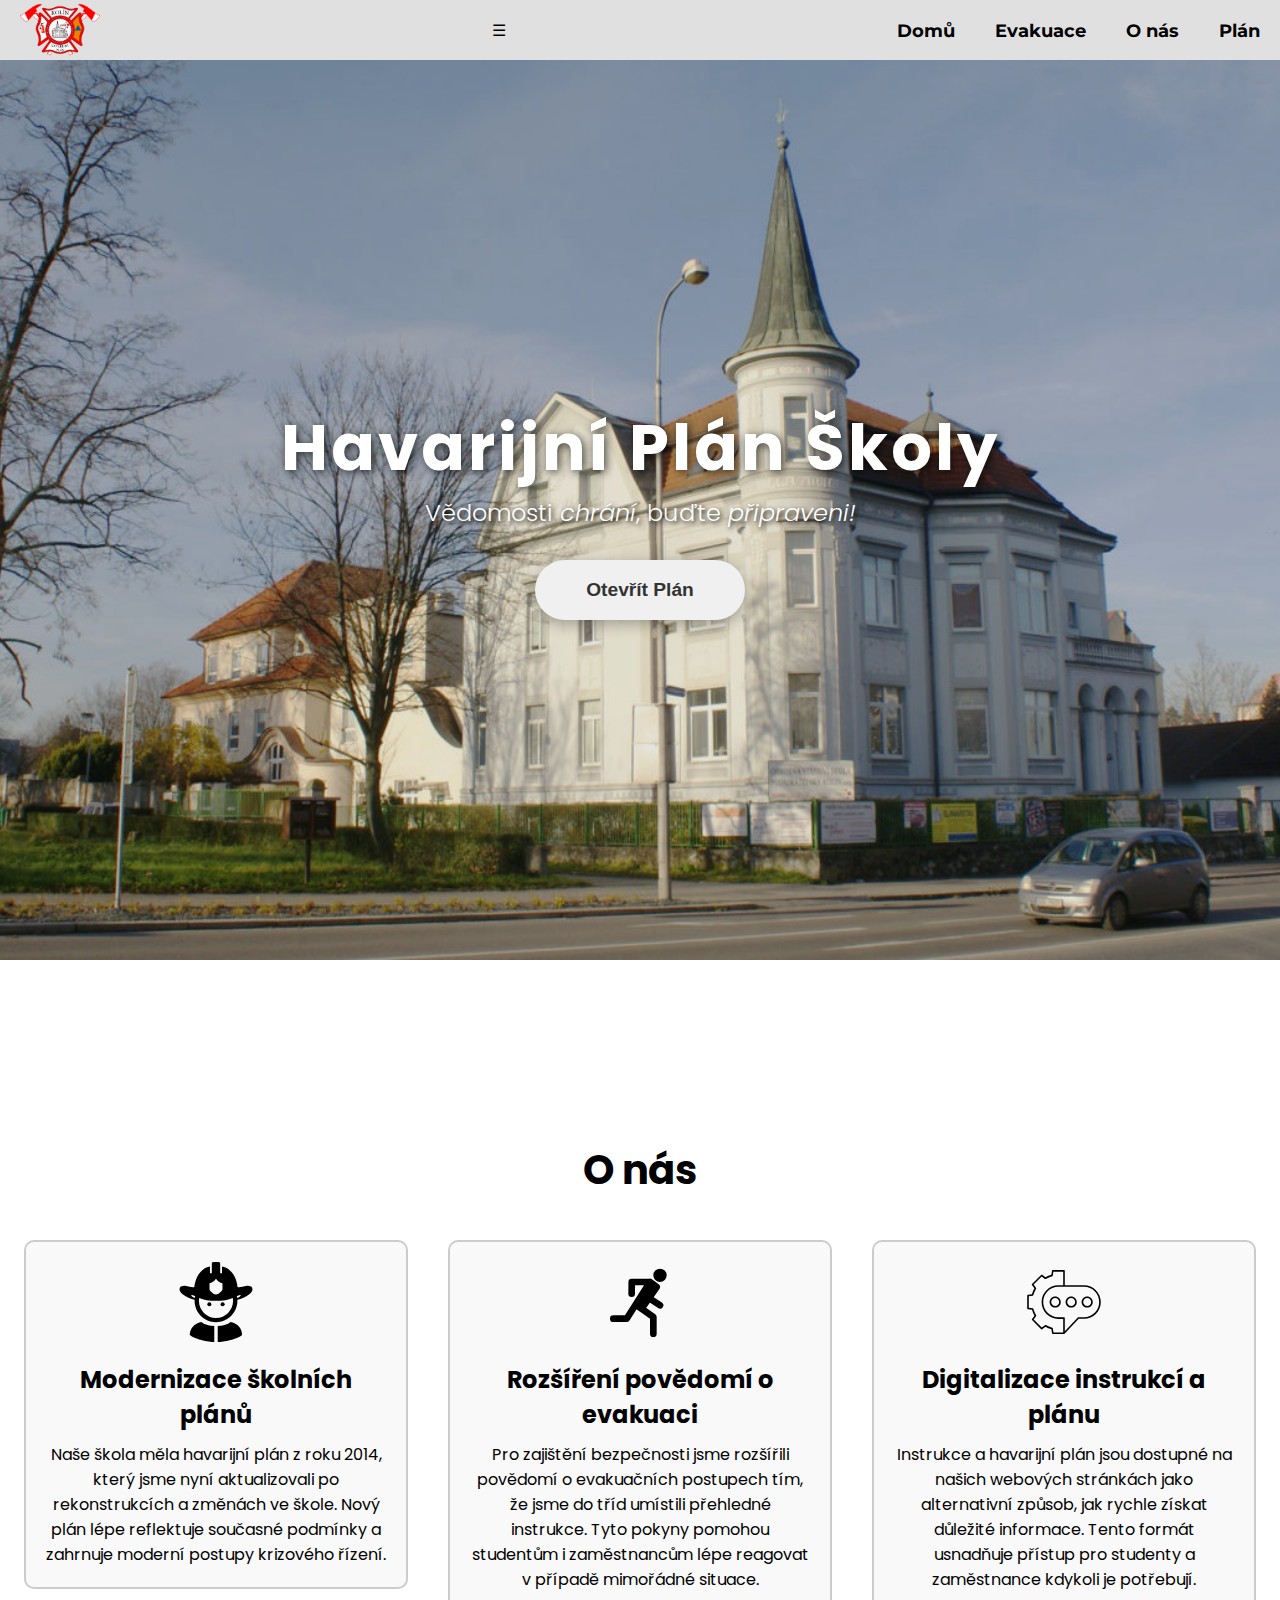
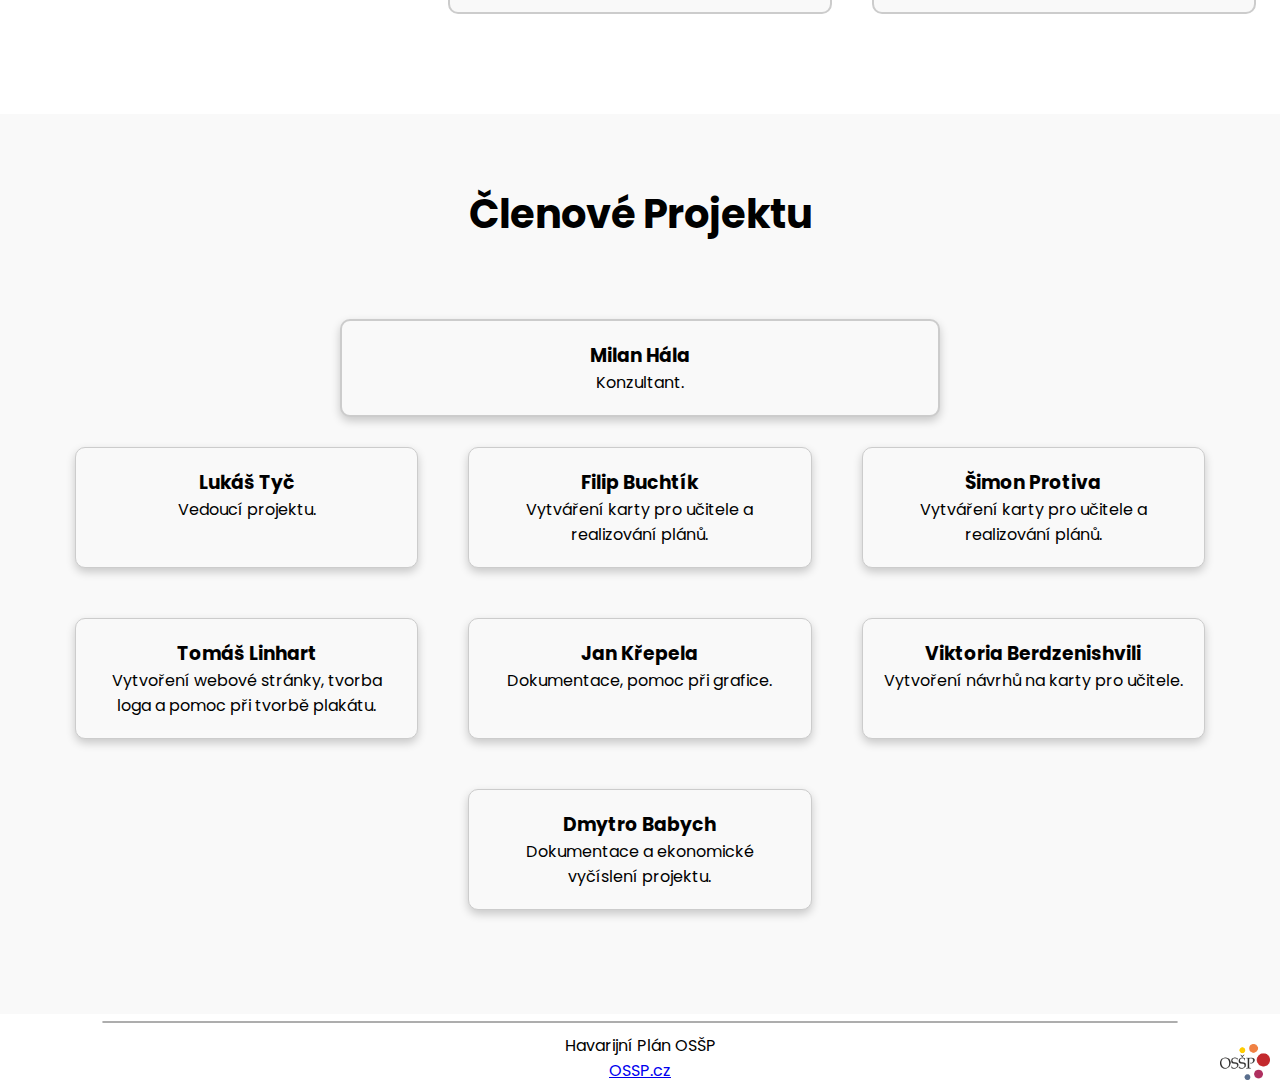
==== commit 63248776: "projekt" ====
--- a/index.html
+++ b/index.html
@@ -99,14 +99,15 @@
             </div>
         </div>
     </section>
-    <br>
     <footer>
         <div class="footer-content">
+            <hr style="border: 0.1em solid rgb(173, 173, 173); width: 85%; margin: 0 auto 10px auto; border-radius: 8px;">
             <p>Havarijní Plán OSŠP</p>
             <a href="https://www.ossp.cz" target="_blank">OSSP.cz</a>
             <img src="img/ossp.webp" alt="OSSP" class="footer-logo" draggable="false">
         </div>
     </footer>
+    
     </section>
     </div>
 </body>
--- a/styles.css
+++ b/styles.css
@@ -111,7 +111,7 @@
 }
 
 .primary-button {
-    padding: 13px 26px;
+    padding: 1.2rem 3.2rem;
     font-size: 1.2rem;
     background-color: #f0f0f0;
     color: #333;
@@ -132,6 +132,7 @@
 #onas {
     background-color: #ffffff;
     min-height: 150vh;
+    margin-top: 5rem;
 }
 
 #onas h2 {
@@ -180,7 +181,7 @@
 }
 
 #members {
-    min-height: 155vh;
+    min-height: 100vh;
     display: flex;
     flex-direction: column;
     align-items: center;
@@ -280,7 +281,6 @@
 }
 
 footer {
-    background-color: #e4e4e4be;
     color: black;
     text-align: center;
     width: 100%;
@@ -373,4 +373,8 @@
     .bubble {
         width: 100%; 
     }
+    .primary-button {
+        padding: 1rem 2.9rem;
+        font-size: 1rem;
+    }
 }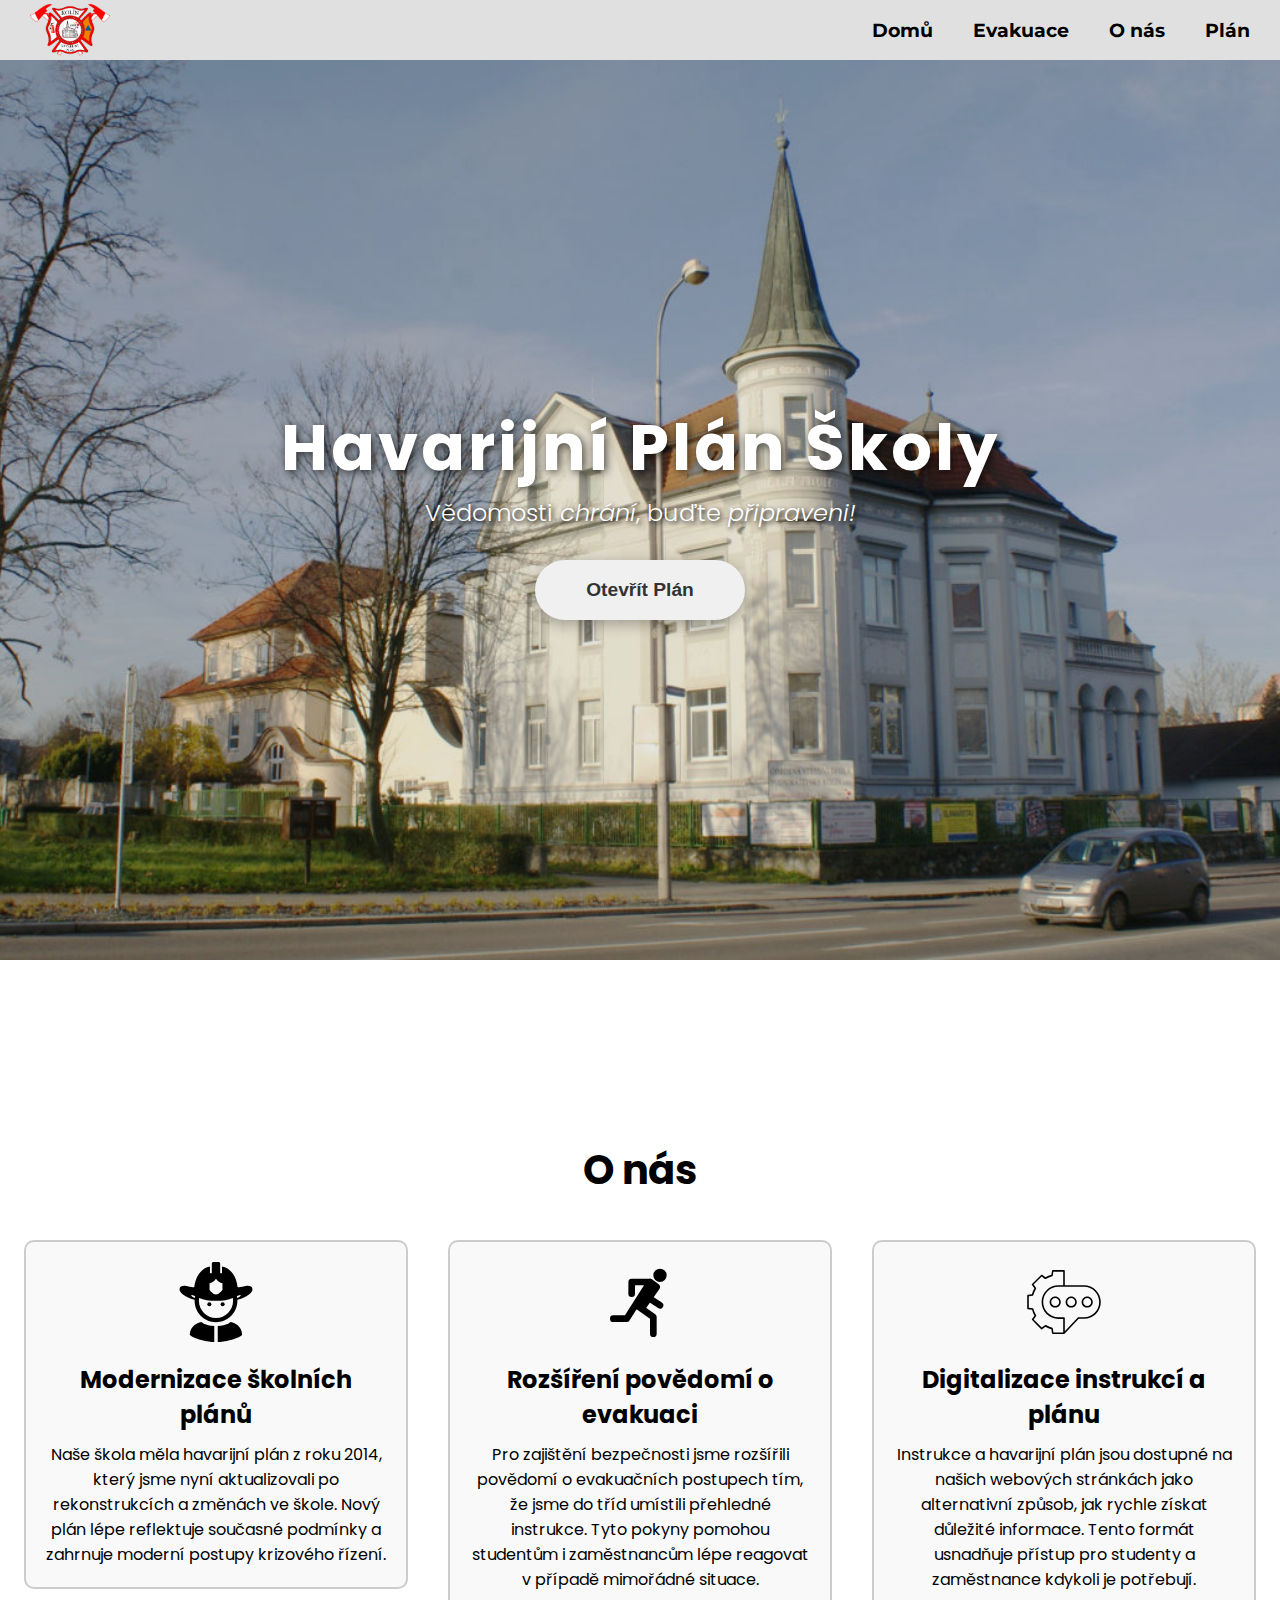
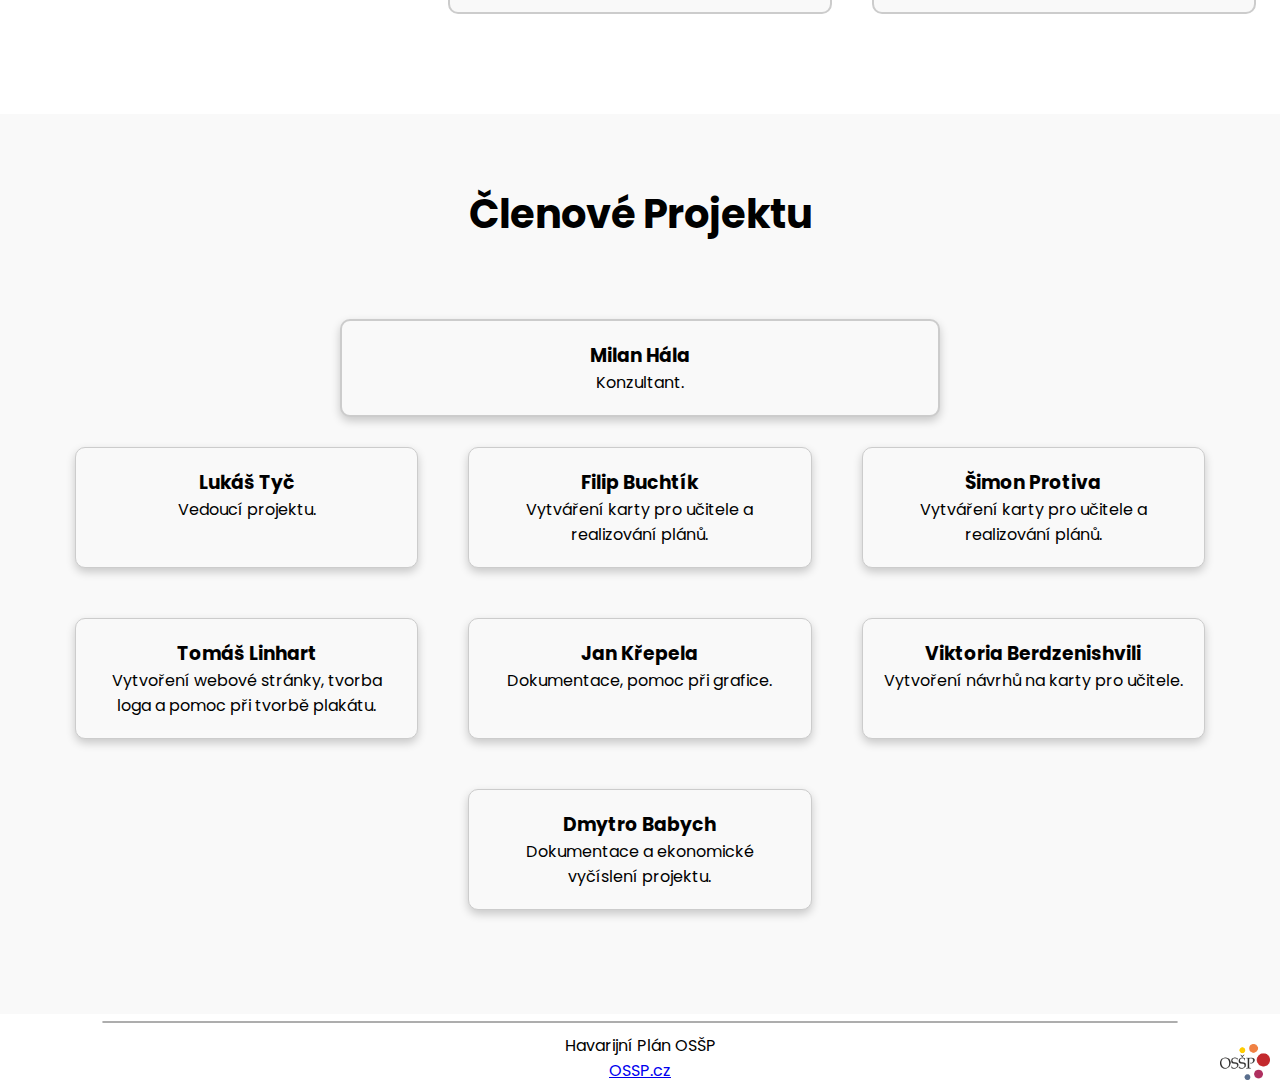
==== commit da7ae1a6: "projekt" ====
--- a/index.html
+++ b/index.html
@@ -14,7 +14,7 @@
 <body>
     <header>
         <img src="img/logo.webp" alt="Logo" class="logo" draggable="false">
-        <div class="hamburger" id="hamburger">&#9776;</div>
+        <div class="hamburger" id="hamburger" onclick="toggleMenu()">&#9776;</div>
         <nav id="nav-menu">
             <ul>
                 <li><a href="index.html">Domů</a></li>
@@ -107,8 +107,30 @@
             <img src="img/ossp.webp" alt="OSSP" class="footer-logo" draggable="false">
         </div>
     </footer>
-    
     </section>
     </div>
+    <script>
+function toggleMenu() {
+    const navMenu = document.getElementById('nav-menu');
+    navMenu.classList.toggle('active');
+    
+    hamburger.classList.toggle("open");
+    
+    // Změna ikony mezi "hamburger" a "X"
+    if (hamburger.classList.contains("open")) {
+        hamburger.innerHTML = "&#10005;"; // X symbol
+    } else {
+        hamburger.innerHTML = "&#9776;"; // Hamburger symbol
+    }
+
+    // Zablokování scrollování při otevření menu
+    if (navMenu.classList.contains('active')) {
+        document.body.style.overflow = 'hidden';
+    } else {
+        document.body.style.overflow = 'auto';
+    }
+}
+    </script>
+    
 </body>
 </html>--- a/styles.css
+++ b/styles.css
@@ -15,12 +15,37 @@
     scroll-behavior: smooth;
 }
 
+/* Styly pro Webkit (Chrome, Safari, Edge) */
+::-webkit-scrollbar {
+    width: 8px; /* Šířka scrollbaru */
+}
+
+::-webkit-scrollbar-track {
+    background: #f0f0f0; /* Barva pozadí scrollbaru */
+}
+
+::-webkit-scrollbar-thumb {
+    background-color: #888; /* Barva posuvníku */
+    border-radius: 10px; /* Zaoblení posuvníku */
+    border: 2px solid #973434; /* Barva okraje posuvníku, aby se vytvořil efekt mezer */
+}
+
+::-webkit-scrollbar-thumb:hover {
+    background-color: #555; /* Barva posuvníku při hoveru */
+}
+
+/* Styly pro Firefox */
+* {
+    scrollbar-width: thin; /* Šířka scrollbaru */
+    scrollbar-color: #888 #f0f0f0; /* Barva posuvníku a pozadí */
+}
+
 header {
     display: flex;
     font-family: 'Montserrat', sans-serif;
     justify-content: space-between;
     align-items: center;
-    padding: 10px 20px;
+    padding: 10px 30px;
     background-color: #e0e0e0;
     border-bottom: none;
     position: relative;
@@ -34,20 +59,21 @@
 }
 
 header a {
-    color: black; /* Barva textu */
+    color: black;
     transition: color 0.3s, transform 0.3s;
 }
 
 header a:hover {
-    transform: scale(1.1); 
+    transform: scale(1.1);
     color: gray;
 }
 
 .logo {
-    max-height: 5rem; 
+    max-height: 5rem;
     width: auto;
 }
 
+/* Základní styl pro navigaci na počítačových viewportích */
 nav ul {
     list-style: none;
     display: flex;
@@ -58,15 +84,102 @@
     text-decoration: none;
     color: black;
     font-weight: bold;
-    font-size: 1.1rem;
-}
-
-/* Skrytí navigace na menších obrazovkách */
-nav ul {
-    list-style: none;
-    display: flex;
-    gap: 40px;
-    transition: transform 0.3s ease-in-out;
+    font-size: 1.2rem;
+    transition: color 0.3s, transform 0.3s;
+}
+
+nav ul li a:hover {
+    transform: scale(1.1);
+    color: gray;
+}
+
+/* Styl pro menu na počítačích */
+#nav-menu {
+    display: flex;
+}
+
+@media (max-width: 768px) {
+    #nav-menu {
+        display: none;
+        position: fixed;
+        top: 50%;
+        left: 50%;
+        transform: translate(-50%, -50%);
+        width: 100%;
+        height: 100%;
+        background-color: rgba(224, 224, 224, 0.95);
+        z-index: 1000;
+        padding-top: 60px;
+    }
+    
+    #nav-menu ul {
+        list-style-type: none;
+        padding: 0;
+        text-align: center;
+    }
+    
+    #nav-menu ul li {
+        margin: 20px 0;
+    }
+    
+    /* Přidání stylu pro aktivní stav */
+    #nav-menu.active {
+        display: block;
+    }
+    
+    #nav-menu ul {
+        list-style-type: none;
+        padding: 0;
+        text-align: center;
+    }
+
+    #nav-menu ul li {
+        margin: 20px 0;
+    }
+
+    #nav-menu a {
+        text-decoration: none;
+        color: black;
+        font-size: 1.5rem;
+        transition: color 0.3s, transform 0.3s;
+    }
+
+    #nav-menu a:hover {
+        color: gray;
+        transform: scale(1.1);
+    }
+
+    /* Zobrazení hamburger ikony na mobilních zařízeních */
+    .hamburger {
+        display: block;
+        cursor: pointer;
+        font-size: 1.5rem;
+        position: fixed;
+        top: 10px;
+        right: 20px;
+        z-index: 1100; /* Vyšší než menu, aby byla ikona vždy viditelná */
+    }
+
+    .hamburger.open {
+        color: rgb(0, 0, 0); /* Změna barvy nebo stylu pro ikonu, když je otevřená */
+    }
+}
+
+@media (min-width: 769px) {
+    /* Skrytí hamburger ikony na větších obrazovkách */
+    .hamburger {
+        display: none;
+    }
+
+    /* Nastavení menu na počítačích */
+    #nav-menu {
+        display: flex;
+        gap: 40px;
+    }
+
+    #nav-menu ul {
+        display: flex;
+    }
 }
 
 .landing {
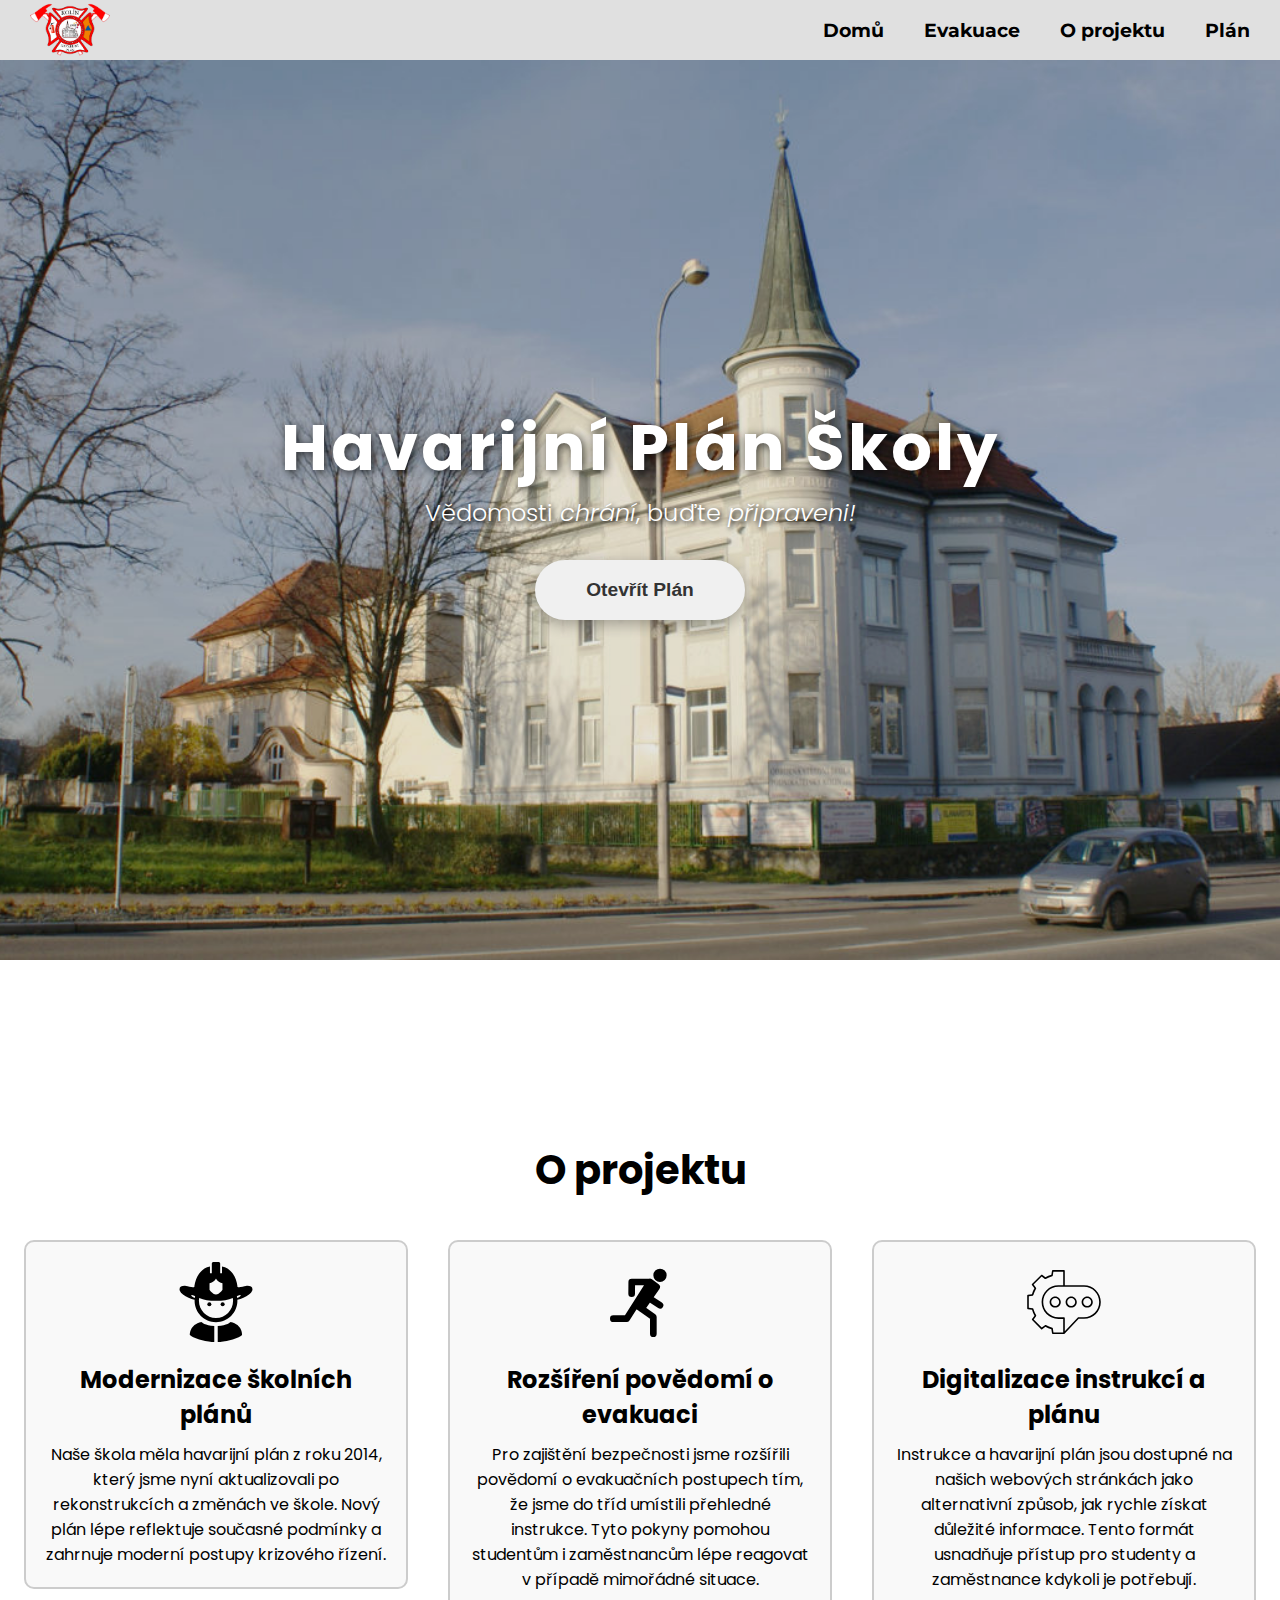
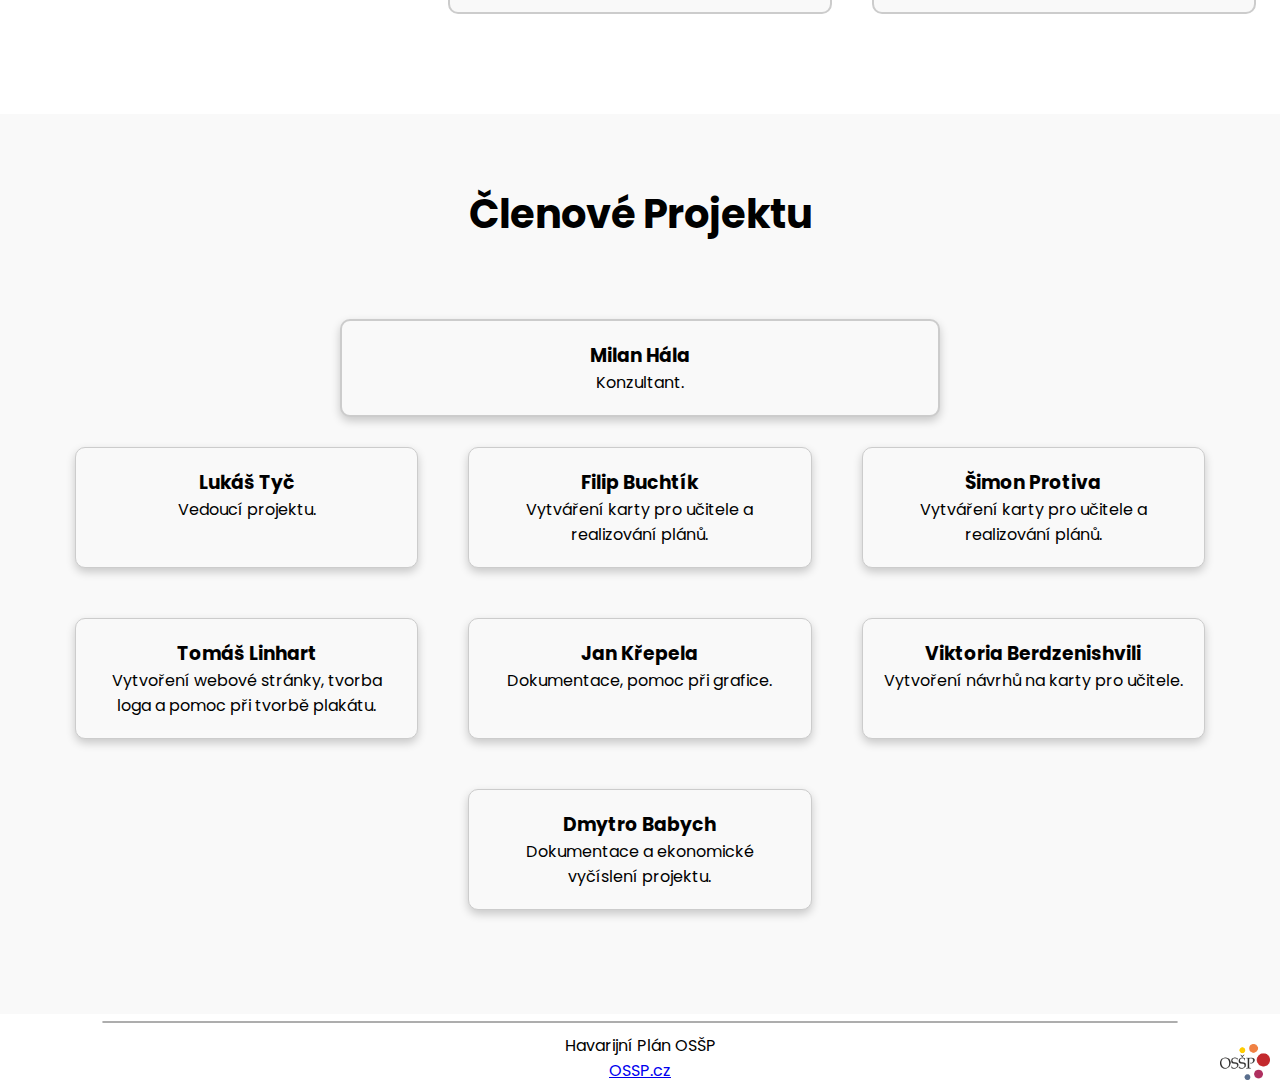
==== commit f3cc458f: "projekt" ====
--- a/index.html
+++ b/index.html
@@ -19,7 +19,7 @@
             <ul>
                 <li><a href="index.html">Domů</a></li>
                 <li><a href="evakuace.html">Evakuace</a></li>
-                <li><a href="#onas">O nás</a></li>
+                <li><a href="#onas" onclick="closeMenu()">O projektu</a></li>
                 <li><a href="plan.html">Plán</a></li>
             </ul>
         </nav>
@@ -37,7 +37,7 @@
 
     <!-- O nás Section -->
     <section id="onas">
-        <h2>O nás</h2>
+        <h2>O projektu</h2>
         <div class="bubble-section">
             <!-- Bubliny pro informace -->
             <div class="bubble">
@@ -110,27 +110,36 @@
     </section>
     </div>
     <script>
-function toggleMenu() {
-    const navMenu = document.getElementById('nav-menu');
-    navMenu.classList.toggle('active');
-    
-    hamburger.classList.toggle("open");
-    
-    // Změna ikony mezi "hamburger" a "X"
-    if (hamburger.classList.contains("open")) {
-        hamburger.innerHTML = "&#10005;"; // X symbol
-    } else {
-        hamburger.innerHTML = "&#9776;"; // Hamburger symbol
-    }
-
-    // Zablokování scrollování při otevření menu
-    if (navMenu.classList.contains('active')) {
-        document.body.style.overflow = 'hidden';
-    } else {
-        document.body.style.overflow = 'auto';
-    }
-}
+        function toggleMenu() {
+            const navMenu = document.getElementById('nav-menu');
+            navMenu.classList.toggle('active');
+            
+            hamburger.classList.toggle("open");
+            
+            // Změna ikony mezi "hamburger" a "X"
+            if (hamburger.classList.contains("open")) {
+                hamburger.innerHTML = "&#10005;"; // X symbol
+            } else {
+                hamburger.innerHTML = "&#9776;"; // Hamburger symbol
+            }
+        
+            // Zablokování scrollování při otevření menu
+            if (navMenu.classList.contains('active')) {
+                document.body.style.overflow = 'hidden';
+            } else {
+                document.body.style.overflow = 'auto';
+            }
+        }
+        
+        function closeMenu() {
+            const navMenu = document.getElementById('nav-menu');
+            navMenu.classList.remove('active');
+            hamburger.classList.remove("open");
+            hamburger.innerHTML = "&#9776;"; // Změna na hamburger symbol
+        
+            // Zpět scrollování
+            document.body.style.overflow = 'auto';
+        }        
     </script>
-    
 </body>
 </html>--- a/styles.css
+++ b/styles.css
@@ -154,7 +154,6 @@
         display: block;
         cursor: pointer;
         font-size: 1.5rem;
-        position: fixed;
         top: 10px;
         right: 20px;
         z-index: 1100; /* Vyšší než menu, aby byla ikona vždy viditelná */
